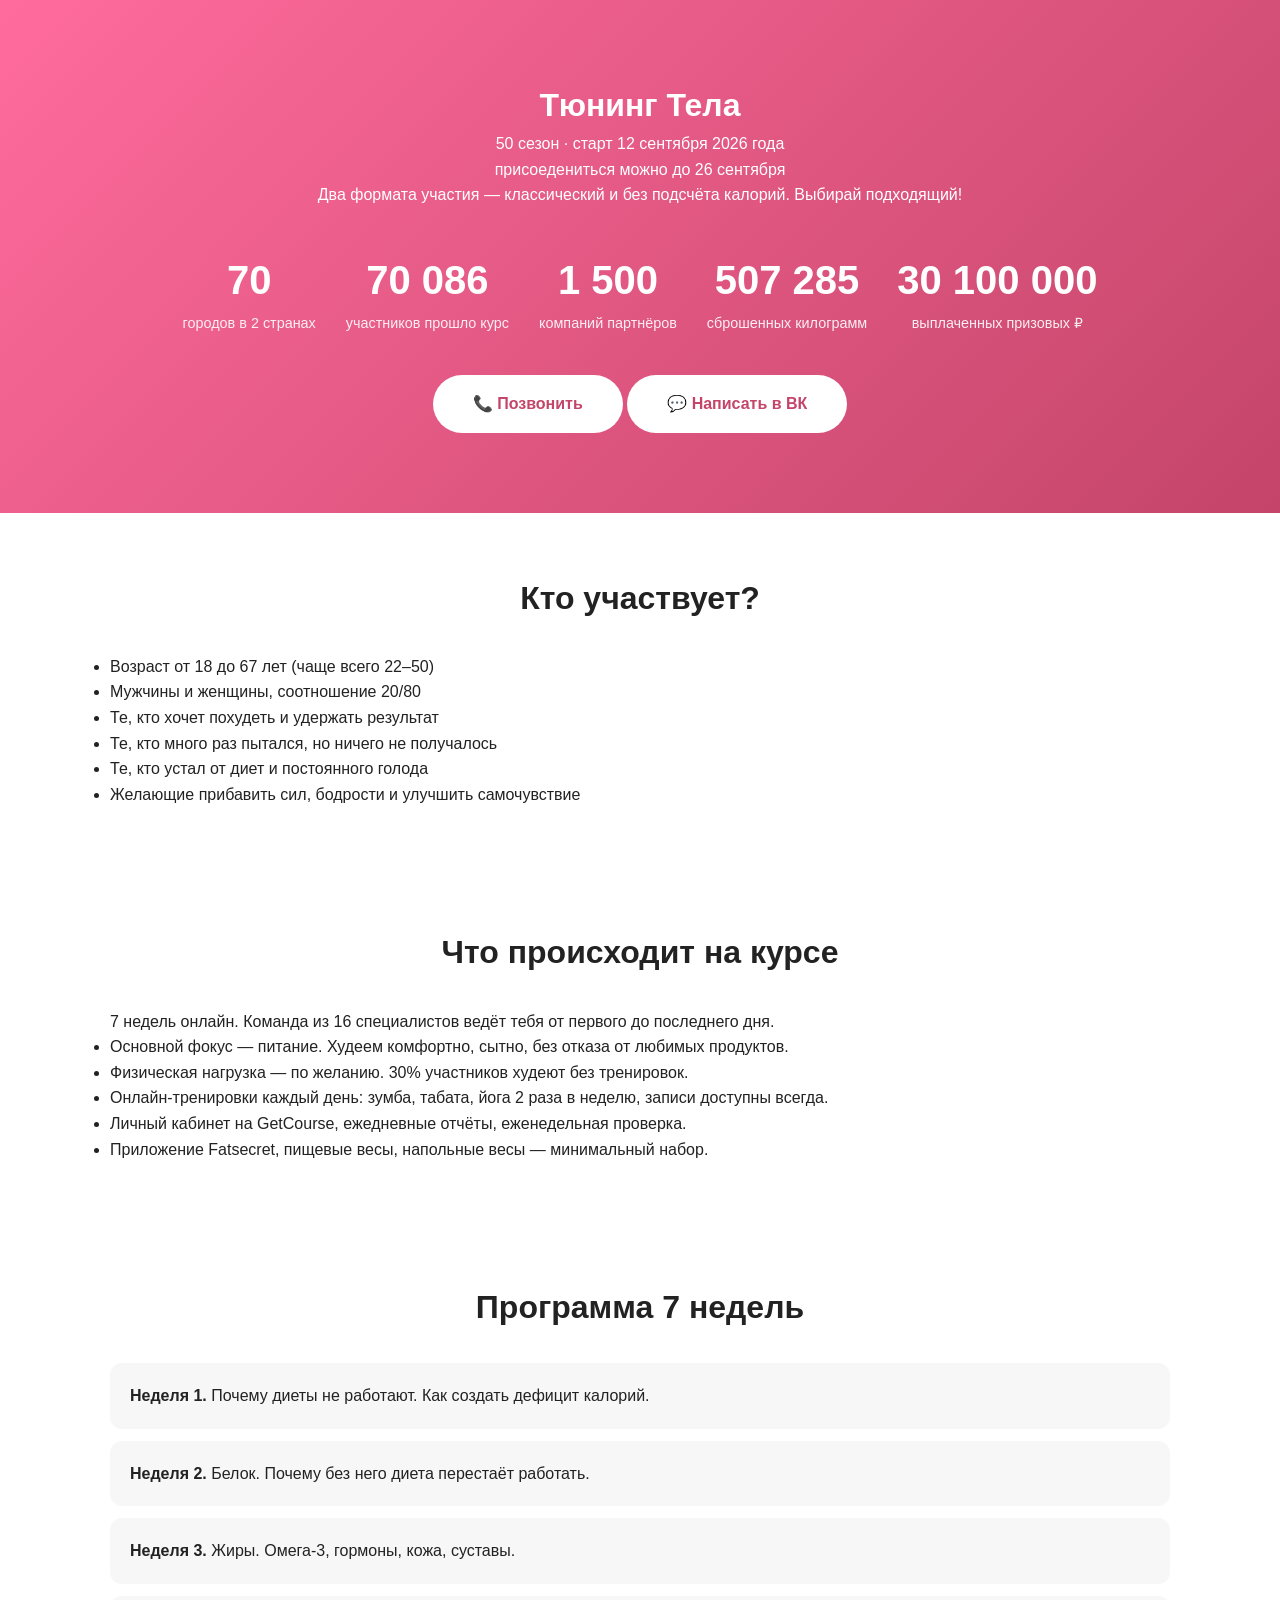
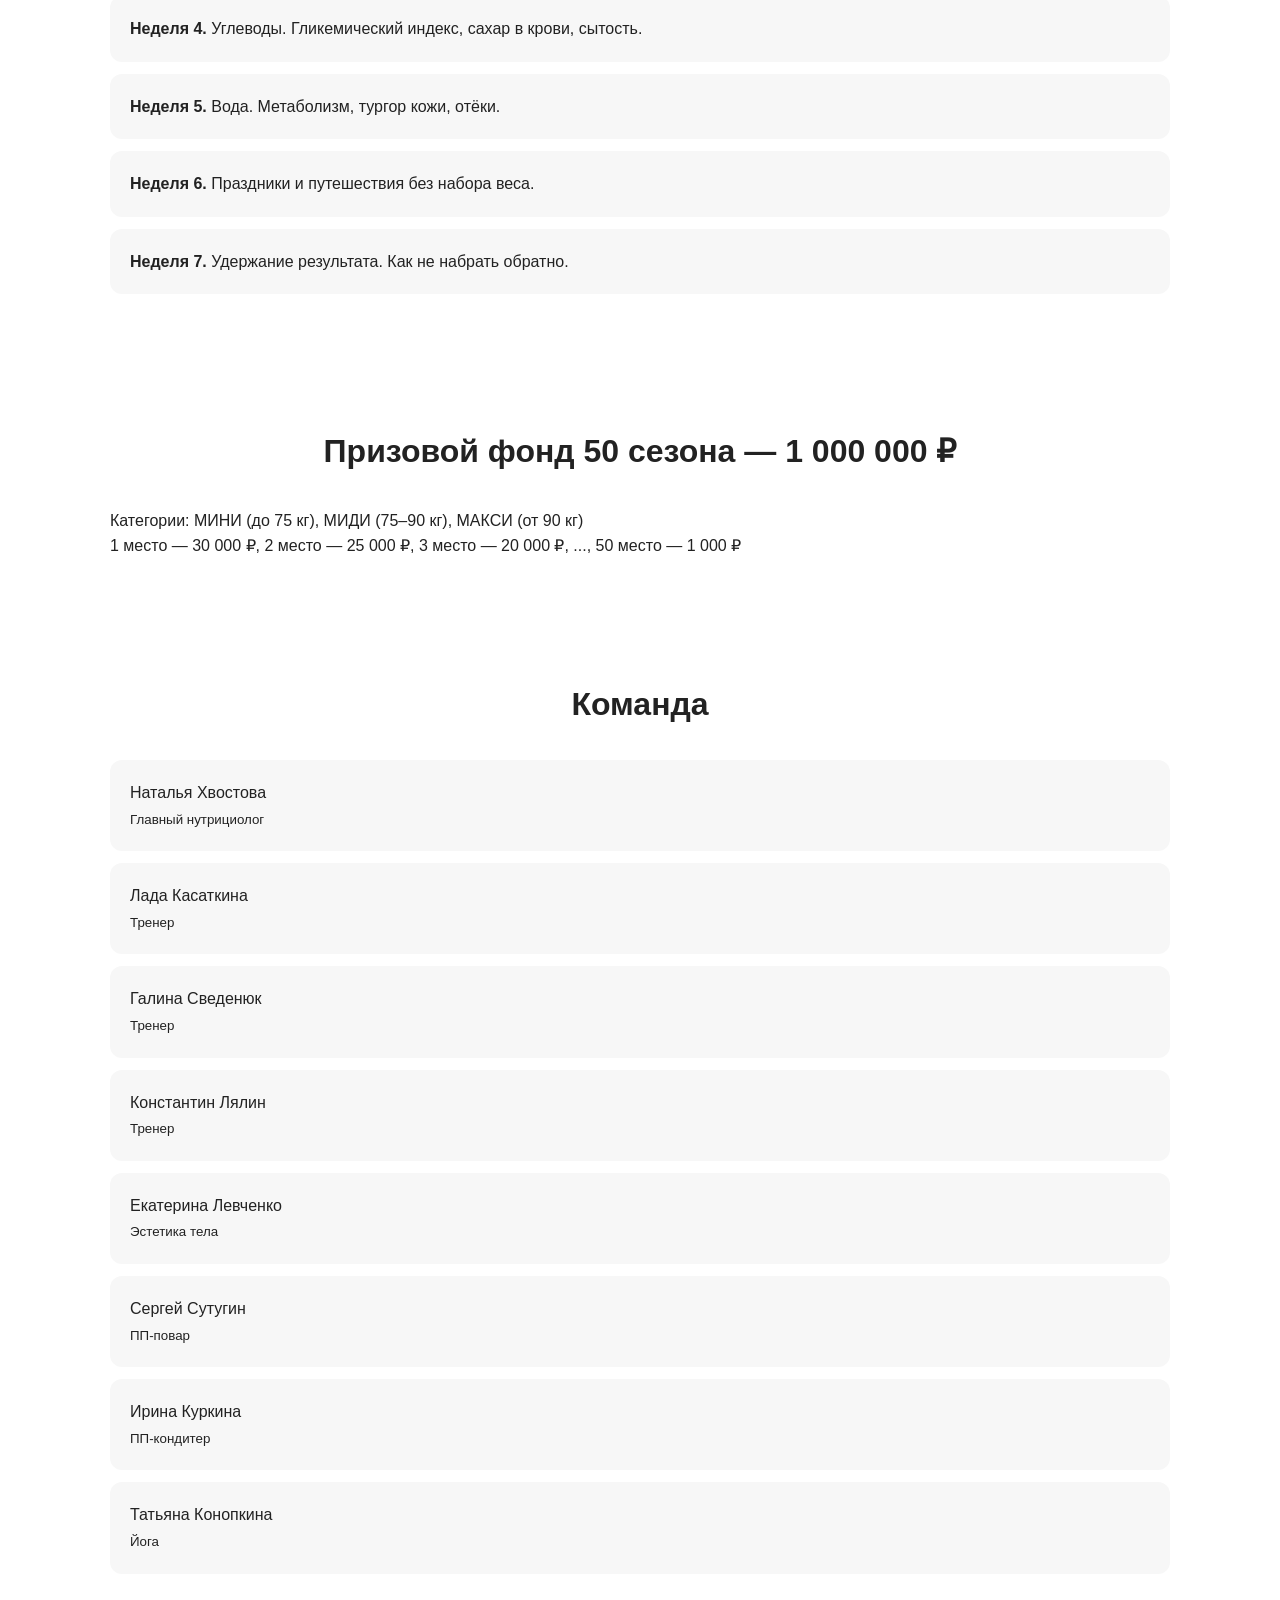
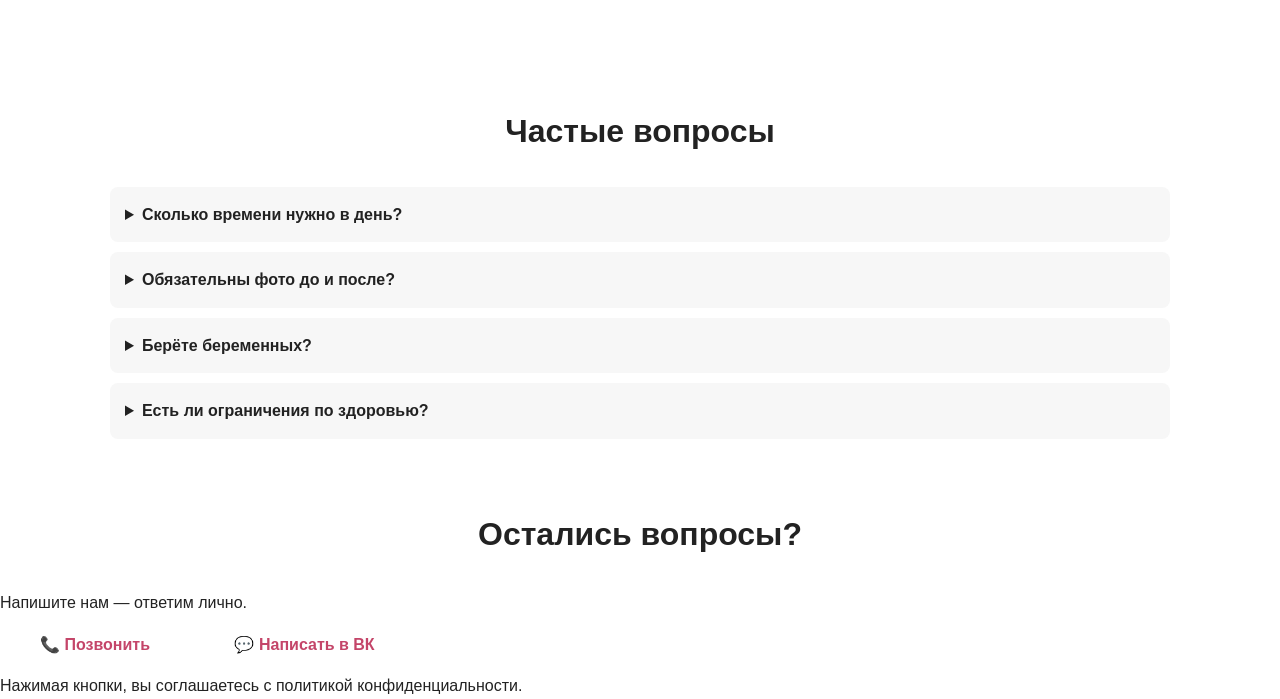
==== index.html @ 2cba4f21 "Update index.html" ====
<!DOCTYPE html>
<html lang="ru">
<head>
  <meta charset="UTF-8">
  <meta name="viewport" content="width=device-width, initial-scale=1.0">
  <title>Тюнинг Тела Тула — 50 сезон</title>
  <link rel="stylesheet" href="style.css">
</head>
<body>

<header class="hero">
  <h1>Тюнинг Тела</h1>
  <p class="subtitle">50 сезон · старт 12 сентября 2026 года</p>
  <p>присоедениться можно до 26 сентября</p>
  <p class="lead">Два формата участия — классический и без подсчёта калорий. Выбирай подходящий!</p>

  <div class="stats">
    <div class="stat"><span data-target="70">0</span><p>городов в 2 странах</p></div>
    <div class="stat"><span data-target="70086">0</span><p>участников прошло курс</p></div>
    <div class="stat"><span data-target="1500">0</span><p>компаний партнёров</p></div>
    <div class="stat"><span data-target="507285">0</span><p>сброшенных килограмм</p></div>
    <div class="stat"><span data-target="30100000">0</span><p>выплаченных призовых ₽</p></div>
  </div>

  <div class="contact-buttons">
    <a href="tel:+79001234567" class="btn btn-call">📞 Позвонить</a>
    <a href="https://vk.com/im?sel=-123456789" class="btn btn-vk" target="_blank" rel="noopener">💬 Написать в ВК</a>
  </div>
</header>

<section class="audience">
  <h2>Кто участвует?</h2>
  <ul>
    <li>Возраст от 18 до 67 лет (чаще всего 22–50)</li>
    <li>Мужчины и женщины, соотношение 20/80</li>
    <li>Те, кто хочет похудеть и удержать результат</li>
    <li>Те, кто много раз пытался, но ничего не получалось</li>
    <li>Те, кто устал от диет и постоянного голода</li>
    <li>Желающие прибавить сил, бодрости и улучшить самочувствие</li>
  </ul>
</section>

<section class="course">
  <h2>Что происходит на курсе</h2>
  <p>7 недель онлайн. Команда из 16 специалистов ведёт тебя от первого до последнего дня.</p>
  <ul>
    <li>Основной фокус — питание. Худеем комфортно, сытно, без отказа от любимых продуктов.</li>
    <li>Физическая нагрузка — по желанию. 30% участников худеют без тренировок.</li>
    <li>Онлайн-тренировки каждый день: зумба, табата, йога 2 раза в неделю, записи доступны всегда.</li>
    <li>Личный кабинет на GetCourse, ежедневные отчёты, еженедельная проверка.</li>
    <li>Приложение Fatsecret, пищевые весы, напольные весы — минимальный набор.</li>
  </ul>
</section>

<section class="program">
  <h2>Программа 7 недель</h2>
  <div class="module"><strong>Неделя 1.</strong> Почему диеты не работают. Как создать дефицит калорий.</div>
  <div class="module"><strong>Неделя 2.</strong> Белок. Почему без него диета перестаёт работать.</div>
  <div class="module"><strong>Неделя 3.</strong> Жиры. Омега-3, гормоны, кожа, суставы.</div>
  <div class="module"><strong>Неделя 4.</strong> Углеводы. Гликемический индекс, сахар в крови, сытость.</div>
  <div class="module"><strong>Неделя 5.</strong> Вода. Метаболизм, тургор кожи, отёки.</div>
  <div class="module"><strong>Неделя 6.</strong> Праздники и путешествия без набора веса.</div>
  <div class="module"><strong>Неделя 7.</strong> Удержание результата. Как не набрать обратно.</div>
</section>

<section class="prizes">
  <h2>Призовой фонд 50 сезона — 1 000 000 ₽</h2>
  <p>Категории: МИНИ (до 75 кг), МИДИ (75–90 кг), МАКСИ (от 90 кг)</p>
  <p>1 место — 30 000 ₽, 2 место — 25 000 ₽, 3 место — 20 000 ₽, ..., 50 место — 1 000 ₽</p>
</section>

<section class="team">
  <h2>Команда</h2>
  <div class="team-grid">
    <div class="member">Наталья Хвостова<br><small>Главный нутрициолог</small></div>
    <div class="member">Лада Касаткина<br><small>Тренер</small></div>
    <div class="member">Галина Сведенюк<br><small>Тренер</small></div>
    <div class="member">Константин Лялин<br><small>Тренер</small></div>
    <div class="member">Екатерина Левченко<br><small>Эстетика тела</small></div>
    <div class="member">Сергей Сутугин<br><small>ПП-повар</small></div>
    <div class="member">Ирина Куркина<br><small>ПП-кондитер</small></div>
    <div class="member">Татьяна Конопкина<br><small>Йога</small></div>
  </div>
</section>

<section class="faq">
  <h2>Частые вопросы</h2>
  <details><summary>Сколько времени нужно в день?</summary><p>Около 20 минут на отчёт + 1,5 часа в неделю на вебинар.</p></details>
  <details><summary>Обязательны фото до и после?</summary><p>Нет, кроме тех, кто претендует на денежные призы.</p></details>
  <details><summary>Берёте беременных?</summary><p>Нет, беременных в поток не берём.</p></details>
  <details><summary>Есть ли ограничения по здоровью?</summary><p>Уточните у врача. Нутрициолог адаптирует рекомендации под ограничения.</p></details>
</section>

<footer class="order">
  <h2>Остались вопросы?</h2>
  <p>Напишите нам — ответим лично.</p>
  <div class="contact-buttons">
    <a href="tel:+79001234567" class="btn btn-call">📞 Позвонить</a>
    <a href="https://vk.com/im?sel=-123456789" class="btn btn-vk" target="_blank" rel="noopener">💬 Написать в ВК</a>
  </div>
  <p class="small">Нажимая кнопки, вы соглашаетесь с политикой конфиденциальности.</p>
</footer>

<script src="script.js"></script>
</body>
</html>
---- style.css ----
* { margin: 0; padding: 0; box-sizing: border-box; }
body { font-family: 'Inter', sans-serif; color: #222; line-height: 1.6; }

.hero {
  background: linear-gradient(135deg, #ff6b9d, #c44569);
  color: #fff;
  padding: 80px 20px;
  text-align: center;
}
.stats { display: flex; flex-wrap: wrap; justify-content: center; gap: 30px; margin: 40px 0; }
.stat span { font-size: 2.5rem; font-weight: 700; display: block; }
.stat p { font-size: 0.9rem; opacity: 0.9; }

.btn {
  display: inline-block;
  background: #fff;
  color: #c44569;
  padding: 16px 40px;
  border-radius: 50px;
  text-decoration: none;
  font-weight: 700;
  transition: transform 0.2s;
}
.btn:hover { transform: scale(1.05); }

section { max-width: 1100px; margin: 0 auto; padding: 60px 20px; }
h2 { font-size: 2rem; margin-bottom: 30px; text-align: center; }

.module, .card, .member {
  background: #f7f7f7;
  padding: 20px;
  border-radius: 12px;
  margin-bottom: 12px;
}

.pricing { display: flex; gap: 20px; flex-wrap: wrap; }
.card { flex: 1; min-width: 260px; text-align: center; }

details { background: #f7f7f7; padding: 15px; border-radius: 8px; margin-bottom: 10px; }
summary { cursor: pointer; font-weight: 600; }

form { display: flex; flex-direction: column; gap: 12px; max-width: 400px; margin: 0 auto; }
input, button { padding: 14px; border-radius: 8px; border: 1px solid #ddd; font-size: 1rem; }
button { background: #c44569; color: #fff; border: none; cursor: pointer; }
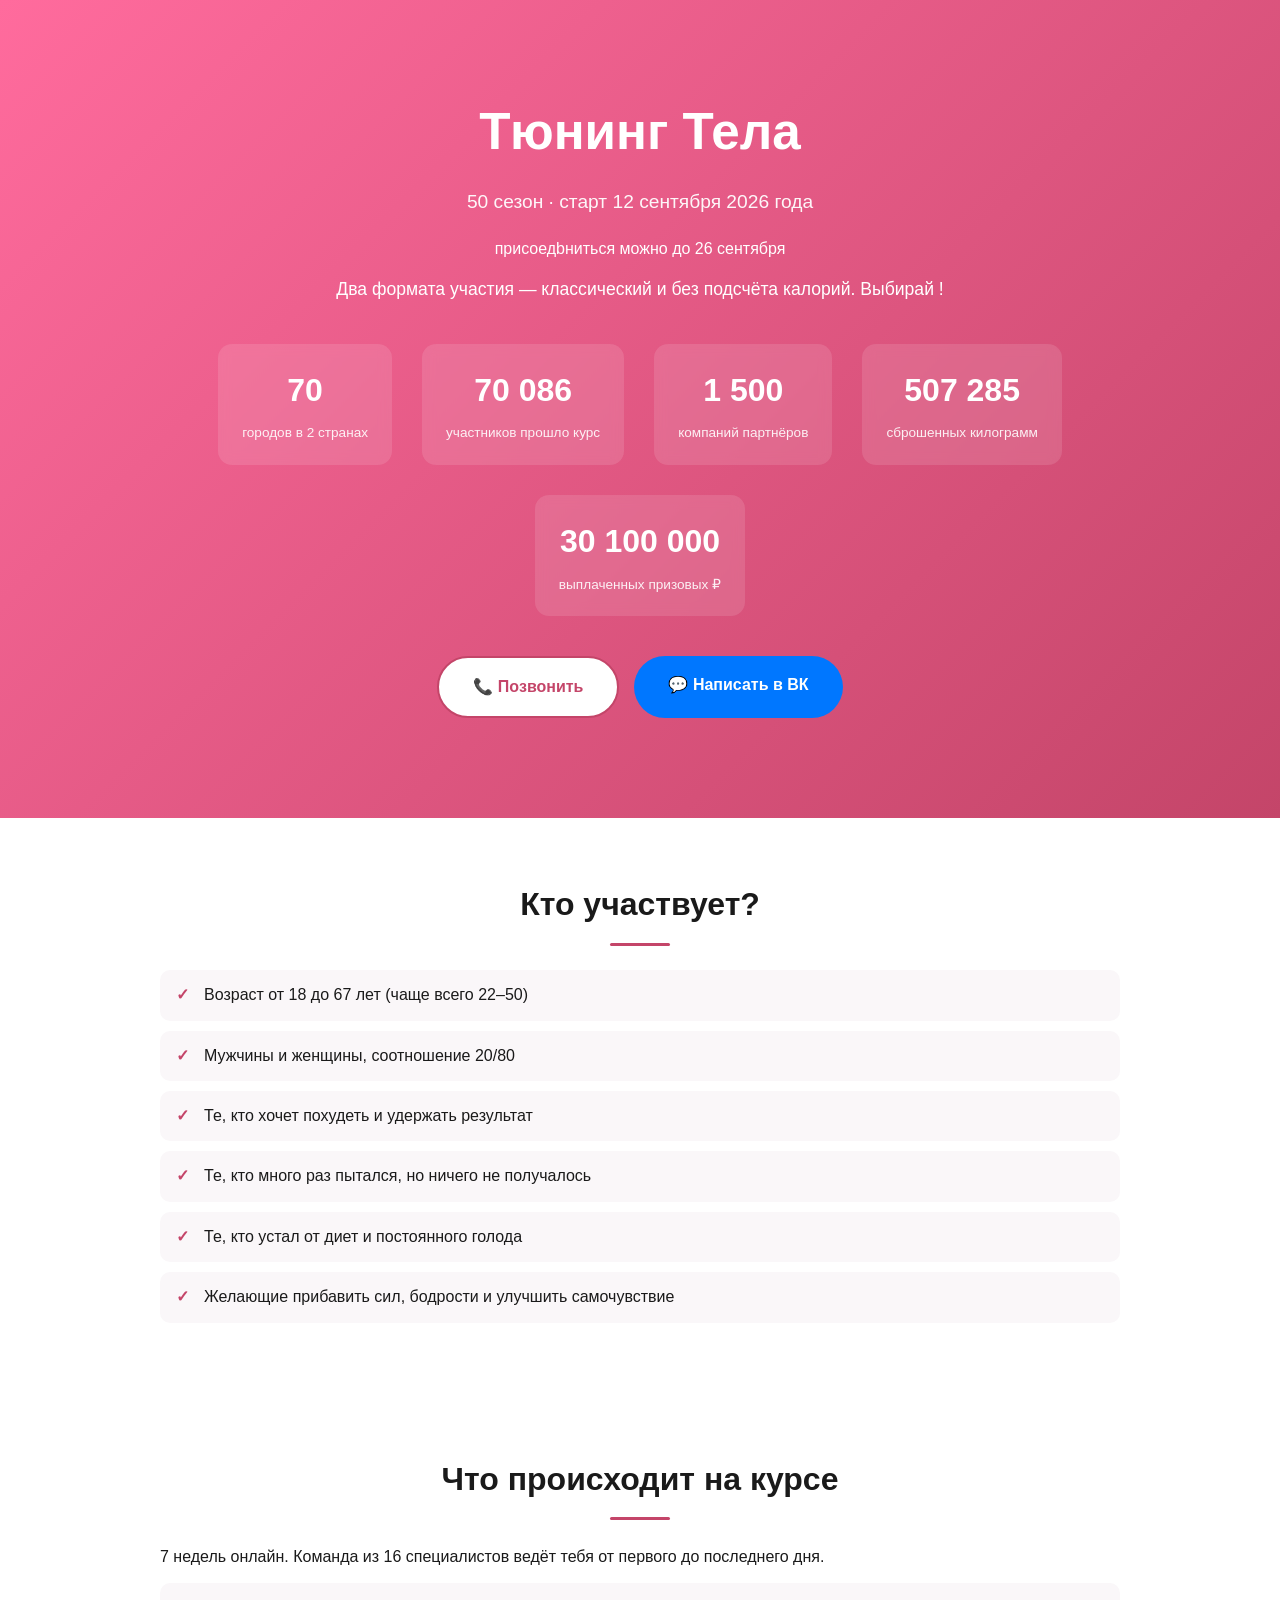
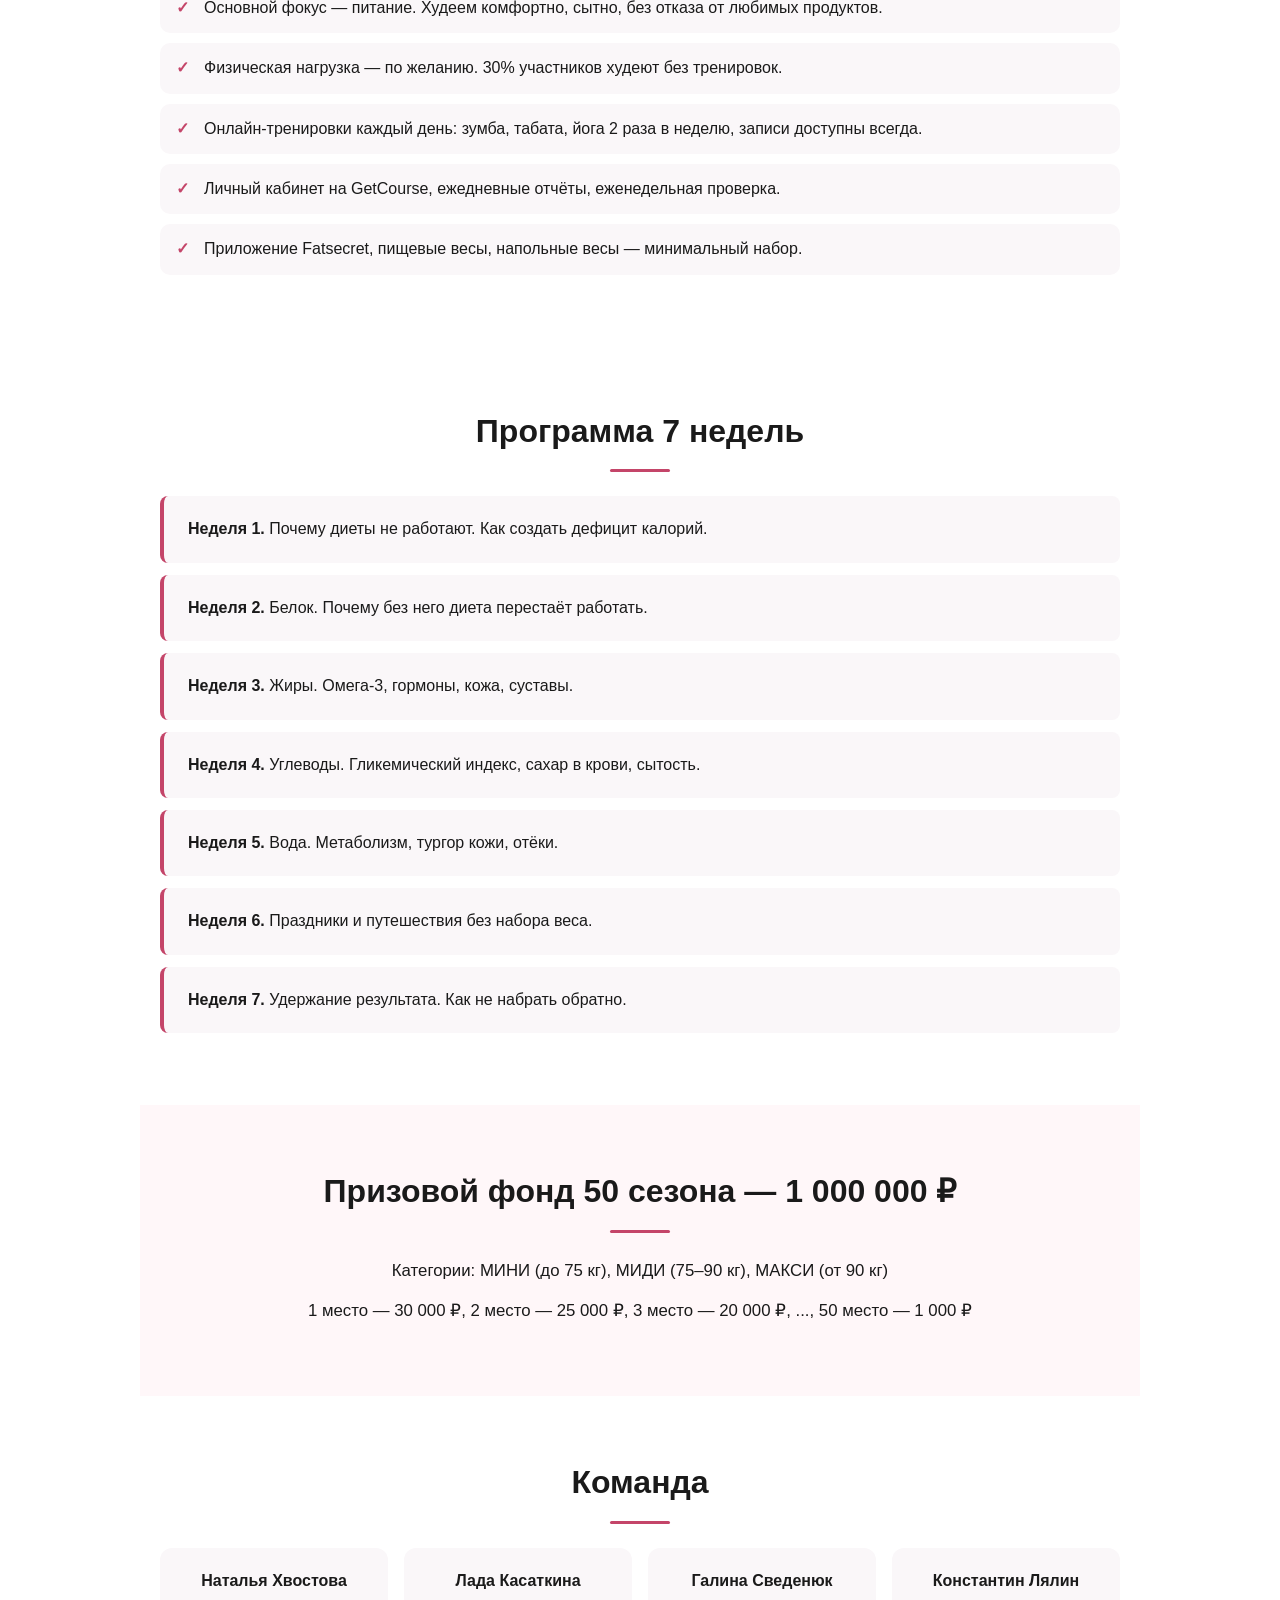
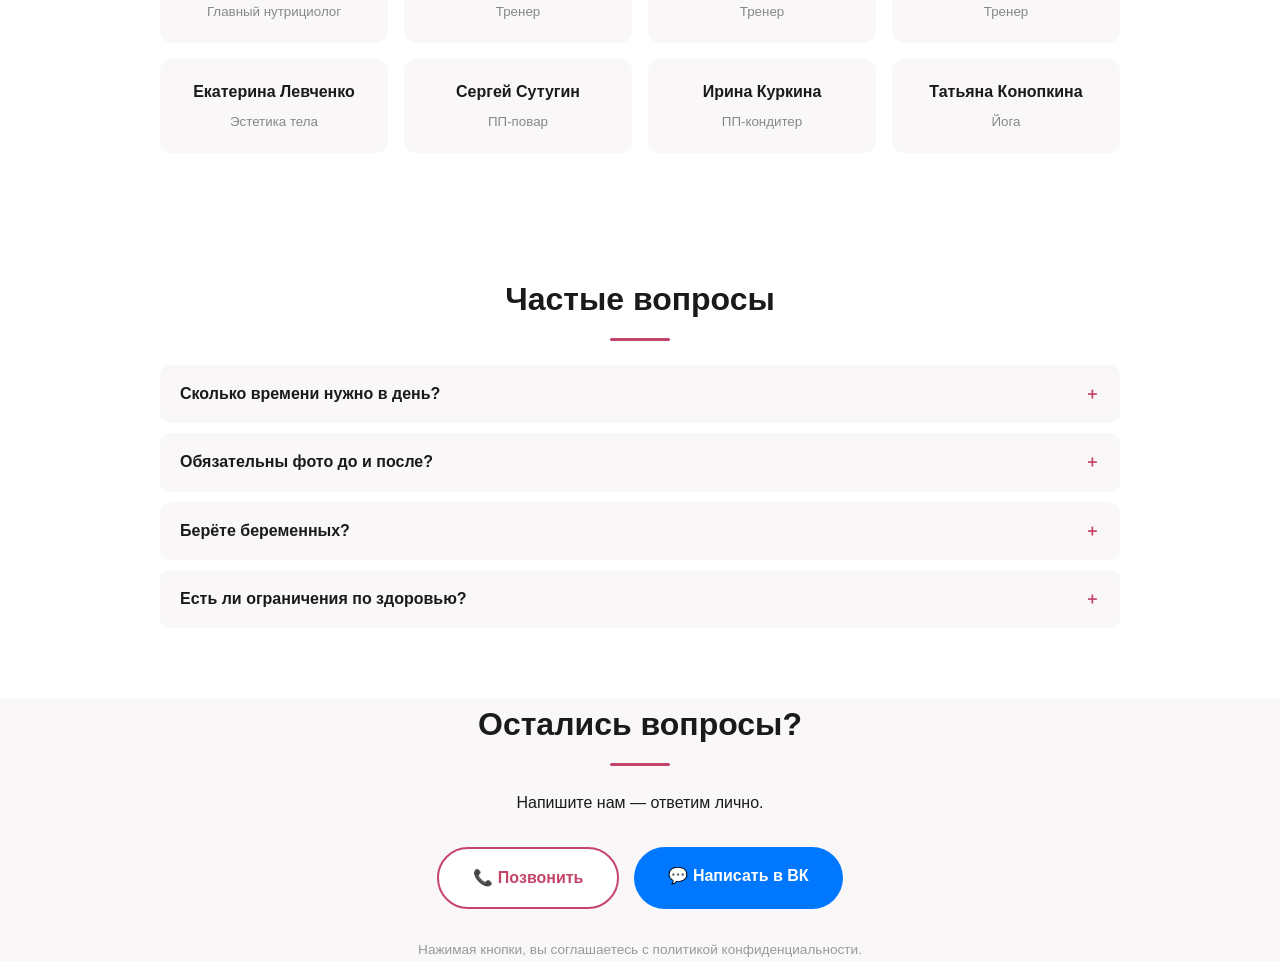
==== commit ad7ff52f: "Update index.html" ====
--- a/index.html
+++ b/index.html
@@ -11,8 +11,8 @@
 <header class="hero">
   <h1>Тюнинг Тела</h1>
   <p class="subtitle">50 сезон · старт 12 сентября 2026 года</p>
-  <p>присоедениться можно до 26 сентября</p>
-  <p class="lead">Два формата участия — классический и без подсчёта калорий. Выбирай подходящий!</p>
+  <p>присоедbниться можно до 26 сентября</p>
+  <p class="lead">Два формата участия — классический и без подсчёта калорий. Выбирай !</p>
 
   <div class="stats">
     <div class="stat"><span data-target="70">0</span><p>городов в 2 странах</p></div>
--- a/style.css
+++ b/style.css
@@ -1,44 +1,111 @@
 * { margin: 0; padding: 0; box-sizing: border-box; }
-body { font-family: 'Inter', sans-serif; color: #222; line-height: 1.6; }
 
+body {
+  font-family: 'Inter', -apple-system, sans-serif;
+  color: #1a1a1a;
+  line-height: 1.65;
+  background: #fff;
+}
+
+h1 { font-size: 2.8rem; margin-bottom: 12px; }
+h2 { font-size: 2rem; margin-bottom: 24px; text-align: center; }
+h2::after {
+  content: ''; display: block; width: 60px; height: 3px;
+  background: #c44569; margin: 12px auto 0; border-radius: 2px;
+}
+p { margin-bottom: 12px; }
+
+/* HERO */
 .hero {
-  background: linear-gradient(135deg, #ff6b9d, #c44569);
+  background: linear-gradient(135deg, #ff6b9d 0%, #c44569 100%);
   color: #fff;
-  padding: 80px 20px;
+  padding: 90px 20px 70px;
   text-align: center;
 }
-.stats { display: flex; flex-wrap: wrap; justify-content: center; gap: 30px; margin: 40px 0; }
-.stat span { font-size: 2.5rem; font-weight: 700; display: block; }
-.stat p { font-size: 0.9rem; opacity: 0.9; }
+.hero h1 { font-size: 3.2rem; font-weight: 800; }
+.subtitle { font-size: 1.2rem; opacity: 0.95; margin-bottom: 18px; }
+.lead { max-width: 640px; margin: 0 auto 40px; font-size: 1.1rem; }
 
+.stats {
+  display: flex; flex-wrap: wrap; justify-content: center;
+  gap: 30px; margin: 40px auto; max-width: 1000px;
+}
+.stat {
+  background: rgba(255,255,255,0.12);
+  padding: 20px 24px; border-radius: 14px; min-width: 150px;
+  backdrop-filter: blur(6px);
+}
+.stat span { font-size: 2rem; font-weight: 800; display: block; }
+.stat p { font-size: 0.85rem; opacity: 0.9; margin: 6px 0 0; }
+
+/* Кнопки */
+.contact-buttons {
+  display: flex; gap: 15px; justify-content: center;
+  flex-wrap: wrap; margin: 30px 0;
+}
 .btn {
-  display: inline-block;
-  background: #fff;
-  color: #c44569;
-  padding: 16px 40px;
-  border-radius: 50px;
-  text-decoration: none;
-  font-weight: 700;
-  transition: transform 0.2s;
+  display: inline-block; padding: 16px 34px; border-radius: 50px;
+  text-decoration: none; font-weight: 700; font-size: 1rem;
+  transition: transform 0.2s, background 0.2s; cursor: pointer;
 }
 .btn:hover { transform: scale(1.05); }
+.btn-call { background: #fff; color: #c44569; border: 2px solid #c44569; }
+.btn-call:hover { background: #c44569; color: #fff; }
+.btn-vk { background: #0077FF; color: #fff; border: none; }
+.btn-vk:hover { background: #0066dd; }
 
-section { max-width: 1100px; margin: 0 auto; padding: 60px 20px; }
-h2 { font-size: 2rem; margin-bottom: 30px; text-align: center; }
-
-.module, .card, .member {
-  background: #f7f7f7;
-  padding: 20px;
-  border-radius: 12px;
-  margin-bottom: 12px;
+/* Секции */
+section { max-width: 1000px; margin: 0 auto; padding: 60px 20px; }
+section ul { list-style: none; }
+section ul li {
+  padding: 12px 16px 12px 44px; position: relative;
+  background: #faf7f9; border-radius: 10px; margin-bottom: 10px;
+}
+section ul li::before {
+  content: '✓'; position: absolute; left: 16px; top: 12px;
+  color: #c44569; font-weight: 800;
 }
 
-.pricing { display: flex; gap: 20px; flex-wrap: wrap; }
-.card { flex: 1; min-width: 260px; text-align: center; }
+/* Программа */
+.module {
+  background: #faf7f9; padding: 20px 24px; border-left: 4px solid #c44569;
+  border-radius: 8px; margin-bottom: 12px;
+}
 
-details { background: #f7f7f7; padding: 15px; border-radius: 8px; margin-bottom: 10px; }
-summary { cursor: pointer; font-weight: 600; }
+/* Призы */
+.prizes { text-align: center; background: #fff7f9; }
+.prizes p { font-size: 1.05rem; }
 
-form { display: flex; flex-direction: column; gap: 12px; max-width: 400px; margin: 0 auto; }
-input, button { padding: 14px; border-radius: 8px; border: 1px solid #ddd; font-size: 1rem; }
-button { background: #c44569; color: #fff; border: none; cursor: pointer; }+/* Команда */
+.team-grid {
+  display: grid; grid-template-columns: repeat(auto-fit, minmax(200px, 1fr));
+  gap: 16px;
+}
+.member {
+  background: #faf7f9; padding: 20px; border-radius: 12px;
+  text-align: center; font-weight: 600;
+}
+.member small { display: block; color: #888; font-weight: 400; margin-top: 6px; }
+
+/* FAQ */
+details {
+  background: #faf7f9; padding: 16px 20px; border-radius: 10px;
+  margin-bottom: 10px; cursor: pointer;
+}
+summary { font-weight: 600; list-style: none; }
+summary::after { content: '＋'; float: right; color: #c44569; }
+details[open] summary::after { content: '−'; }
+details p { margin-top: 12px; color: #555; }
+
+/* Футер */
+.order { text-align: center; background: #faf7f9; }
+.small { font-size: 0.85rem; color: #999; margin-top: 20px; }
+
+/* Мобилка */
+@media (max-width: 600px) {
+  .hero h1 { font-size: 2.2rem; }
+  h2 { font-size: 1.5rem; }
+  .stat { min-width: 120px; padding: 14px 16px; }
+  .stat span { font-size: 1.5rem; }
+  .btn { padding: 14px 26px; font-size: 0.95rem; }
+}
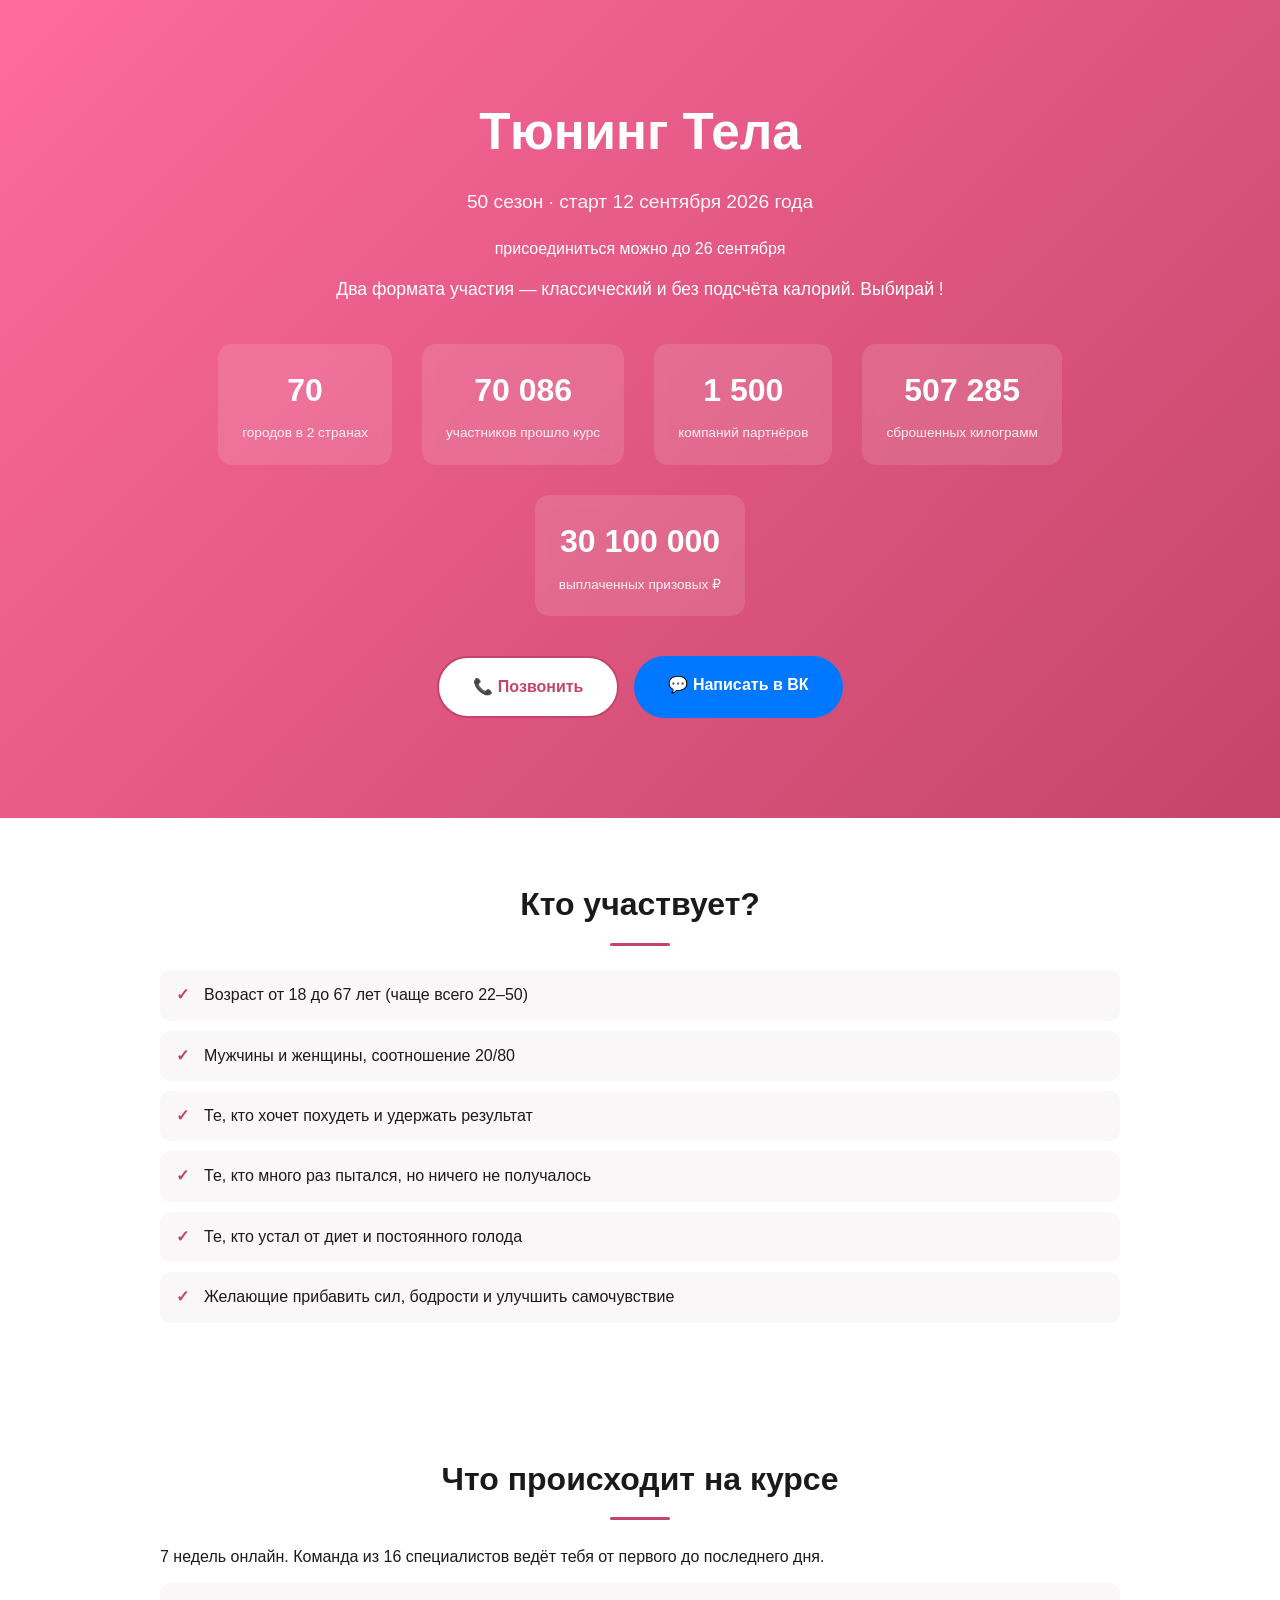
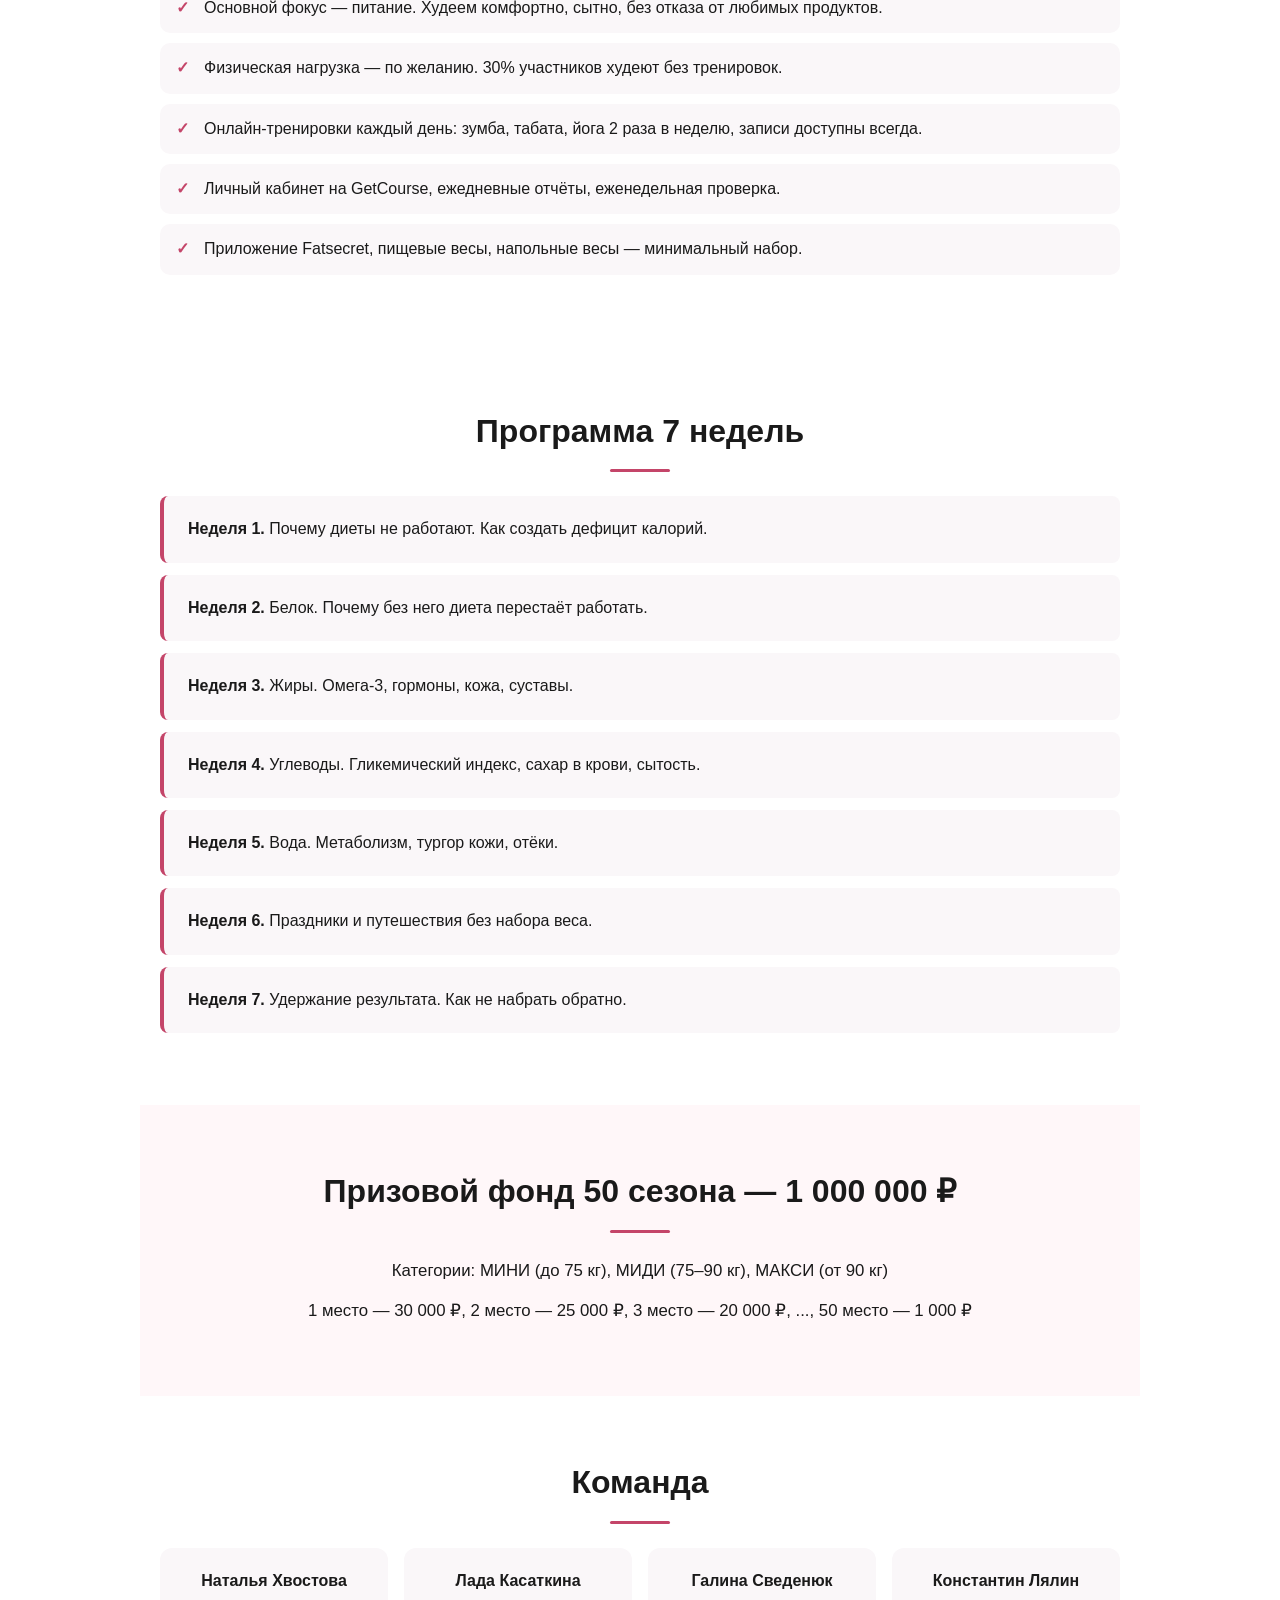
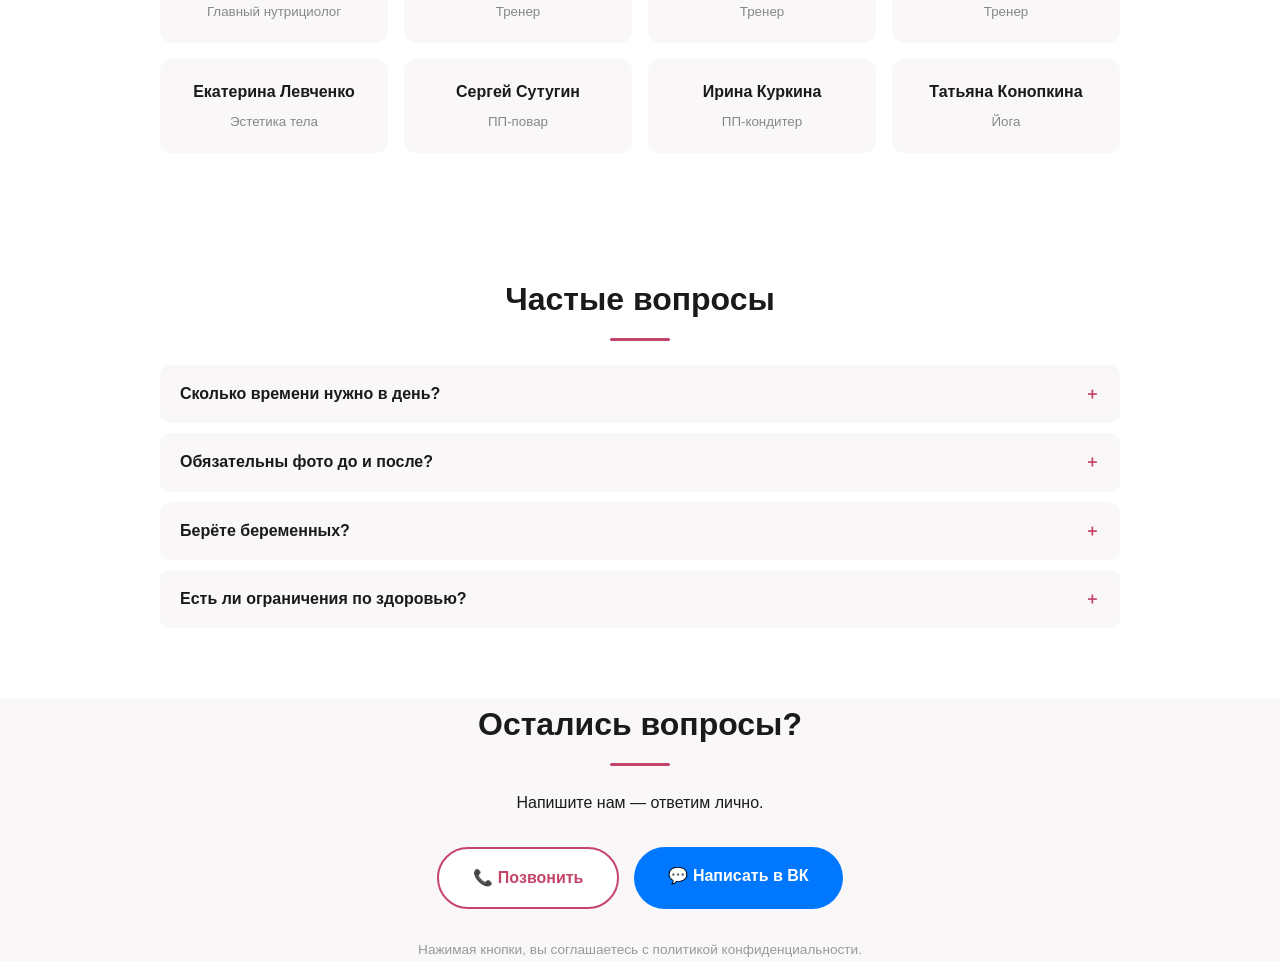
==== commit c428573f: "Update index.html" ====
--- a/index.html
+++ b/index.html
@@ -11,7 +11,7 @@
 <header class="hero">
   <h1>Тюнинг Тела</h1>
   <p class="subtitle">50 сезон · старт 12 сентября 2026 года</p>
-  <p>присоедbниться можно до 26 сентября</p>
+  <p>присоединиться можно до 26 сентября</p>
   <p class="lead">Два формата участия — классический и без подсчёта калорий. Выбирай !</p>
 
   <div class="stats">
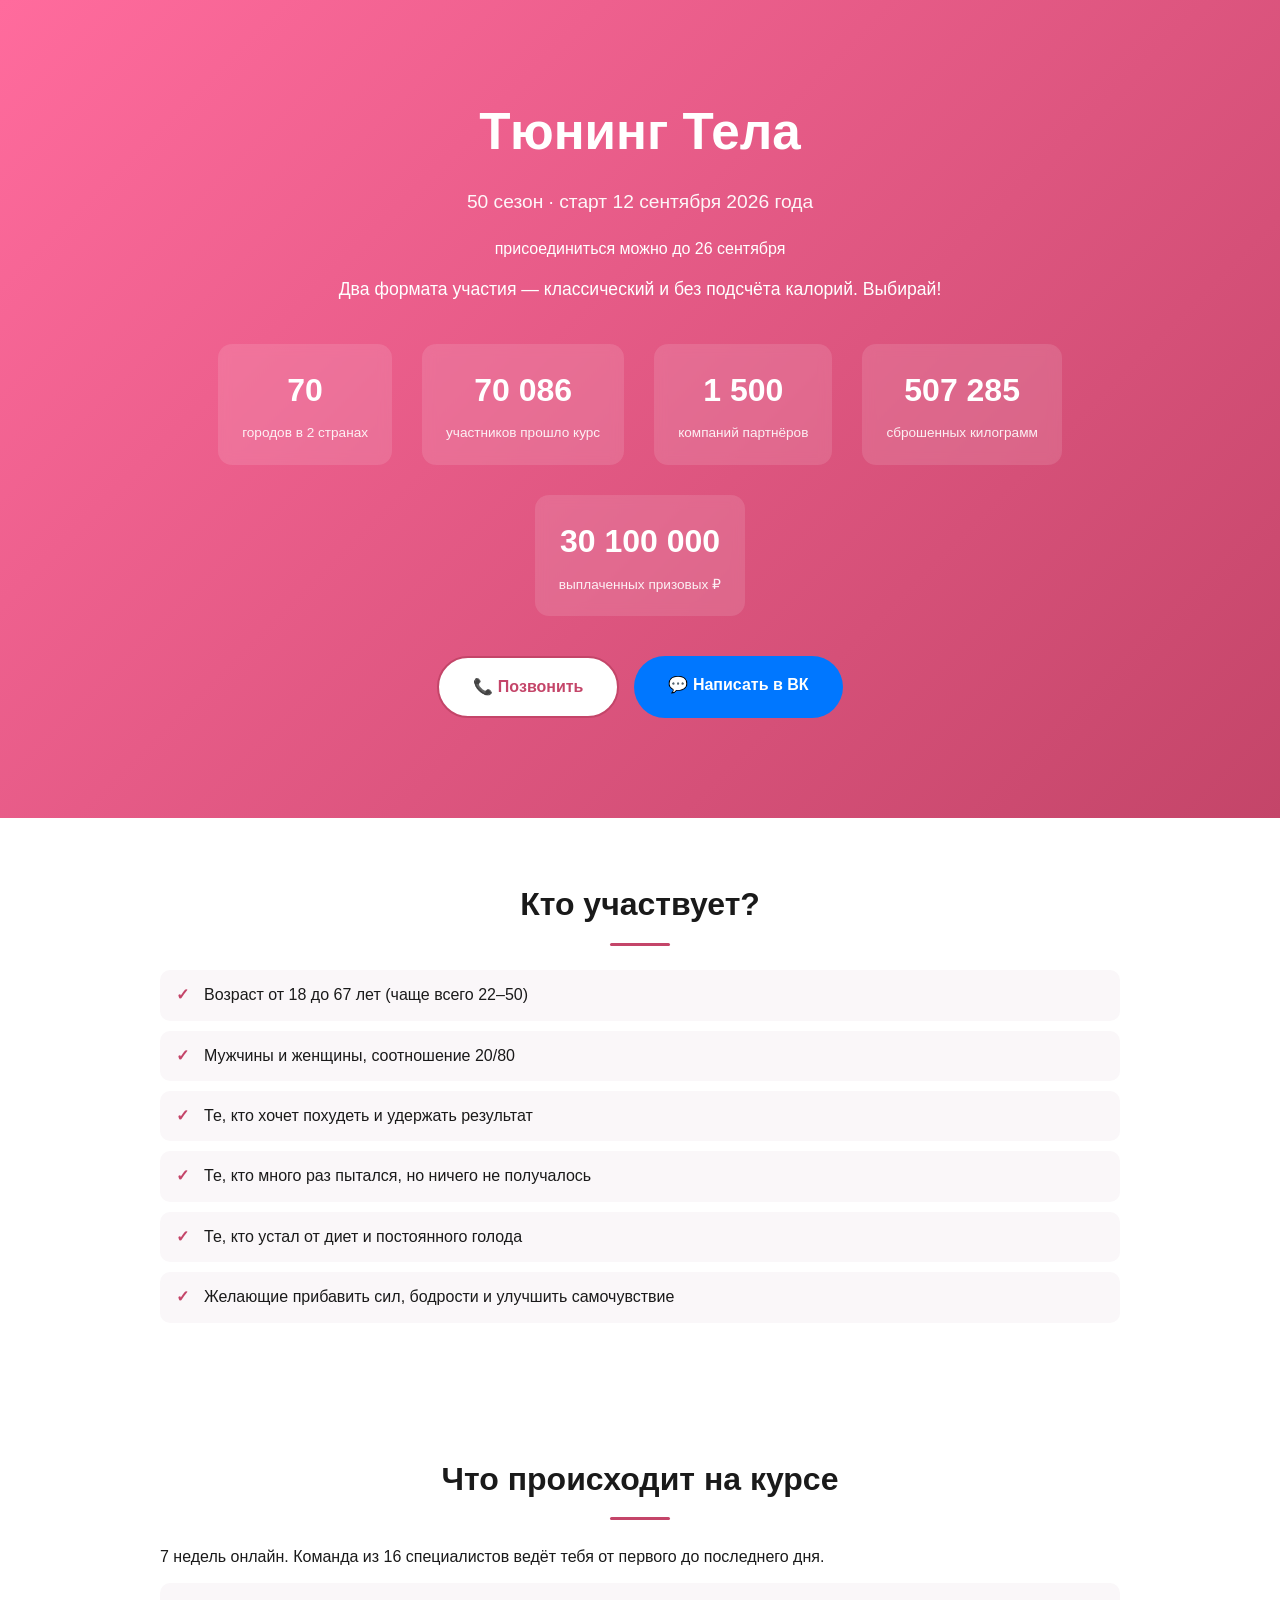
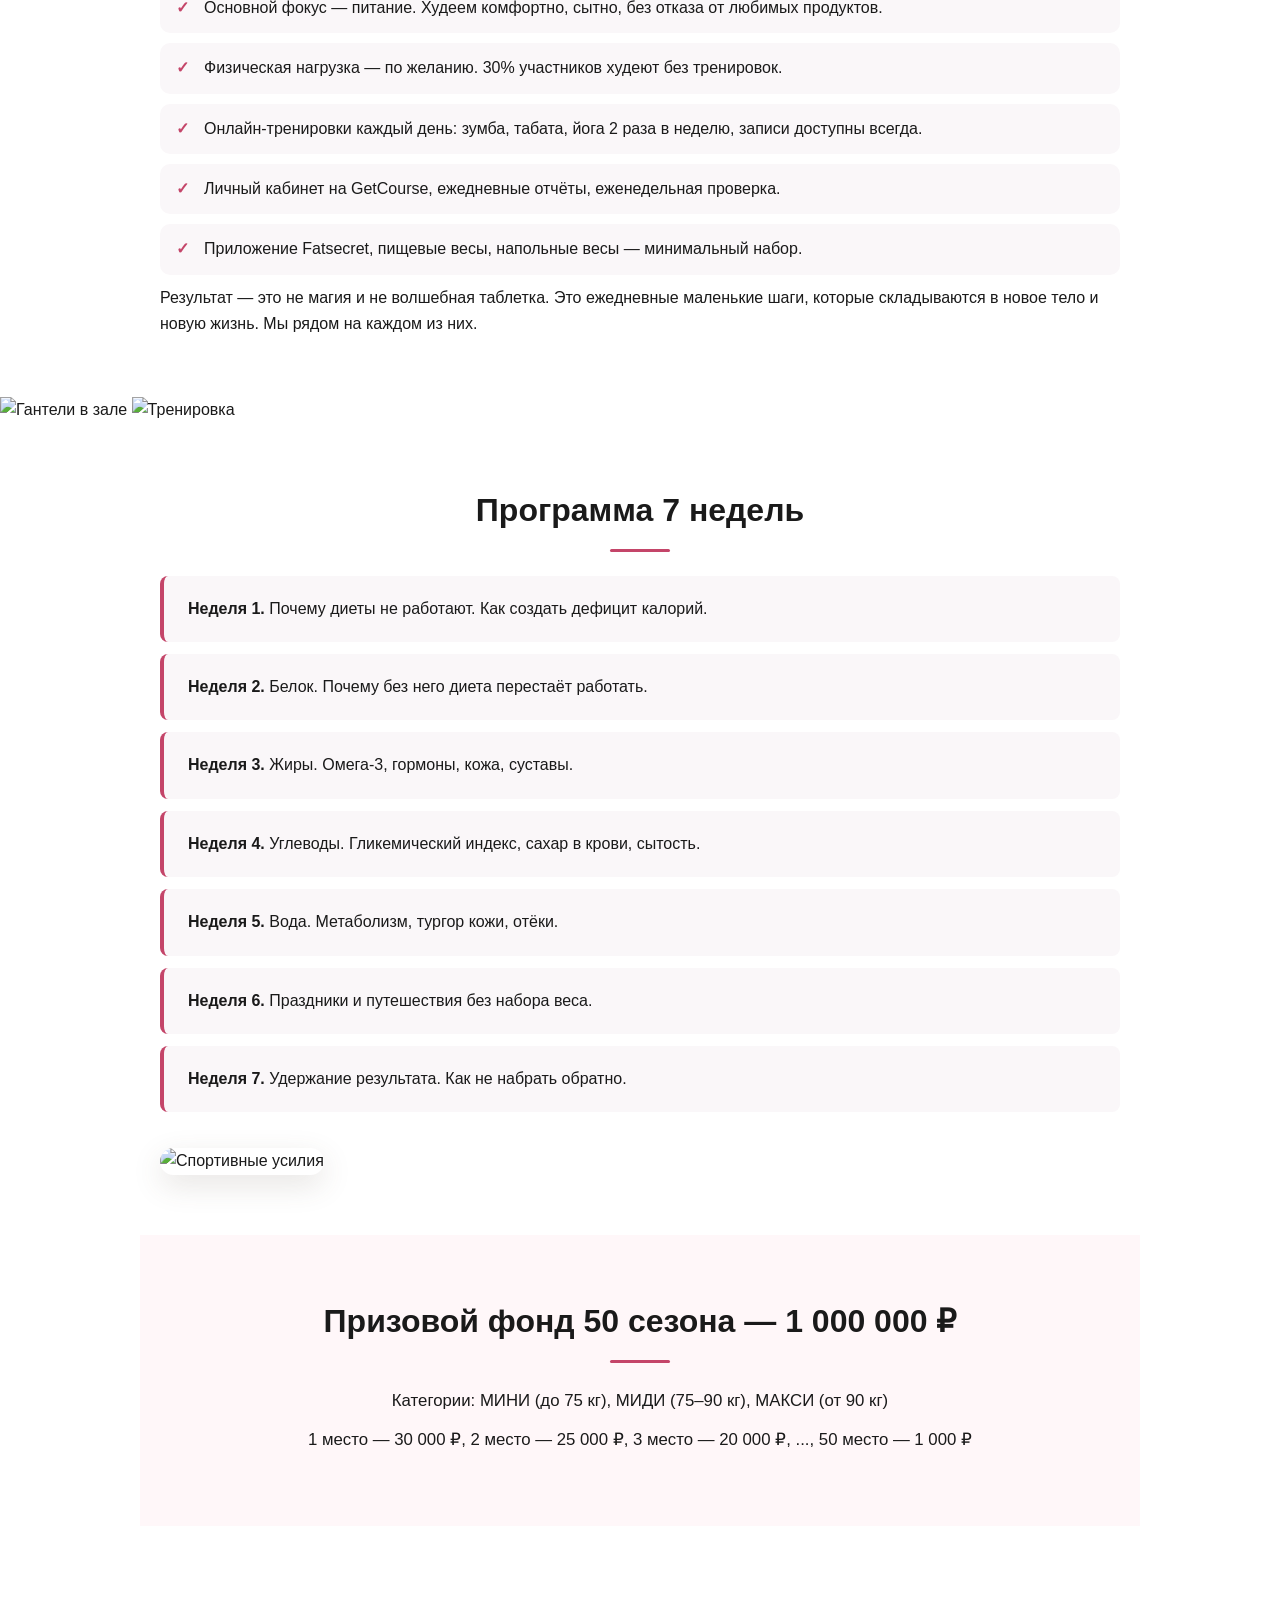
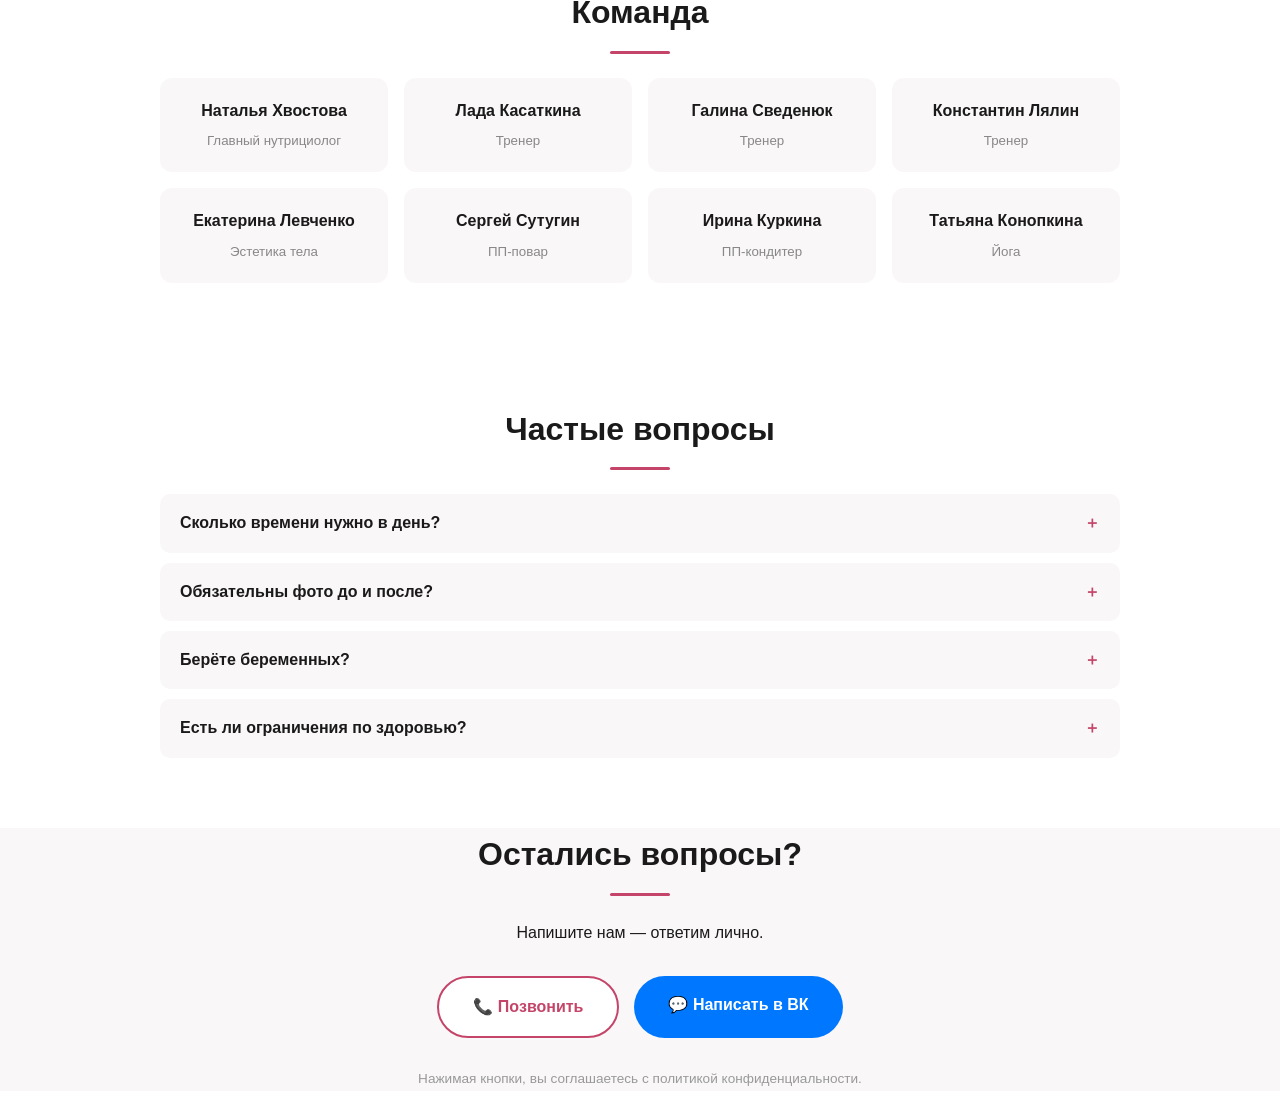
==== commit ac544c37: "Update index.html" ====
--- a/index.html
+++ b/index.html
@@ -12,7 +12,7 @@
   <h1>Тюнинг Тела</h1>
   <p class="subtitle">50 сезон · старт 12 сентября 2026 года</p>
   <p>присоединиться можно до 26 сентября</p>
-  <p class="lead">Два формата участия — классический и без подсчёта калорий. Выбирай !</p>
+  <p class="lead">Два формата участия — классический и без подсчёта калорий. Выбирай!</p>
 
   <div class="stats">
     <div class="stat"><span data-target="70">0</span><p>городов в 2 странах</p></div>
@@ -23,8 +23,8 @@
   </div>
 
   <div class="contact-buttons">
-    <a href="tel:+79001234567" class="btn btn-call">📞 Позвонить</a>
-    <a href="https://vk.com/im?sel=-123456789" class="btn btn-vk" target="_blank" rel="noopener">💬 Написать в ВК</a>
+    <a href="tel:+79537418848" class="btn btn-call">📞 Позвонить</a>
+    <a href="https://vk.com/im?sel=-235587109" class="btn btn-vk" target="_blank" rel="noopener">💬 Написать в ВК</a>
   </div>
 </header>
 
@@ -50,7 +50,19 @@
     <li>Личный кабинет на GetCourse, ежедневные отчёты, еженедельная проверка.</li>
     <li>Приложение Fatsecret, пищевые весы, напольные весы — минимальный набор.</li>
   </ul>
+
+  <div class="effort-quote">
+    Результат — это не магия и не волшебная таблетка. Это ежедневные маленькие шаги, которые складываются в новое тело и новую жизнь. Мы рядом на каждом из них.
+  </div>
 </section>
+
+<!-- ФОТО-БАННЕР: СПОРТ И УСИЛИЯ -->
+<div class="sport-banner">
+  <div class="sport-banner-inner">
+    <img src="https://images.unsplash.com/photo-1534438327276-14e5300c3a48?auto=format&fit=crop&w=900&q=80" alt="Гантели в зале">
+    <img src="https://images.unsplash.com/photo-1571019613454-1cb2f99b2d8b?auto=format&fit=crop&w=900&q=80" alt="Тренировка">
+  </div>
+</div>
 
 <section class="program">
   <h2>Программа 7 недель</h2>
@@ -61,6 +73,10 @@
   <div class="module"><strong>Неделя 5.</strong> Вода. Метаболизм, тургор кожи, отёки.</div>
   <div class="module"><strong>Неделя 6.</strong> Праздники и путешествия без набора веса.</div>
   <div class="module"><strong>Неделя 7.</strong> Удержание результата. Как не набрать обратно.</div>
+
+  <img src="https://images.unsplash.com/photo-1517838277536-f5f99be501cd?auto=format&fit=crop&w=1000&q=80"
+       alt="Спортивные усилия"
+       style="width:100%; height:320px; object-fit:cover; border-radius:20px; margin-top:24px; box-shadow:0 10px 30px rgba(90,74,63,0.15);">
 </section>
 
 <section class="prizes">
@@ -95,8 +111,8 @@
   <h2>Остались вопросы?</h2>
   <p>Напишите нам — ответим лично.</p>
   <div class="contact-buttons">
-    <a href="tel:+79001234567" class="btn btn-call">📞 Позвонить</a>
-    <a href="https://vk.com/im?sel=-123456789" class="btn btn-vk" target="_blank" rel="noopener">💬 Написать в ВК</a>
+    <a href="tel:+79537418848" class="btn btn-call">📞 Позвонить</a>
+    <a href="https://vk.com/im?sel=-235587109" class="btn btn-vk" target="_blank" rel="noopener">💬 Написать в ВК</a>
   </div>
   <p class="small">Нажимая кнопки, вы соглашаетесь с политикой конфиденциальности.</p>
 </footer>
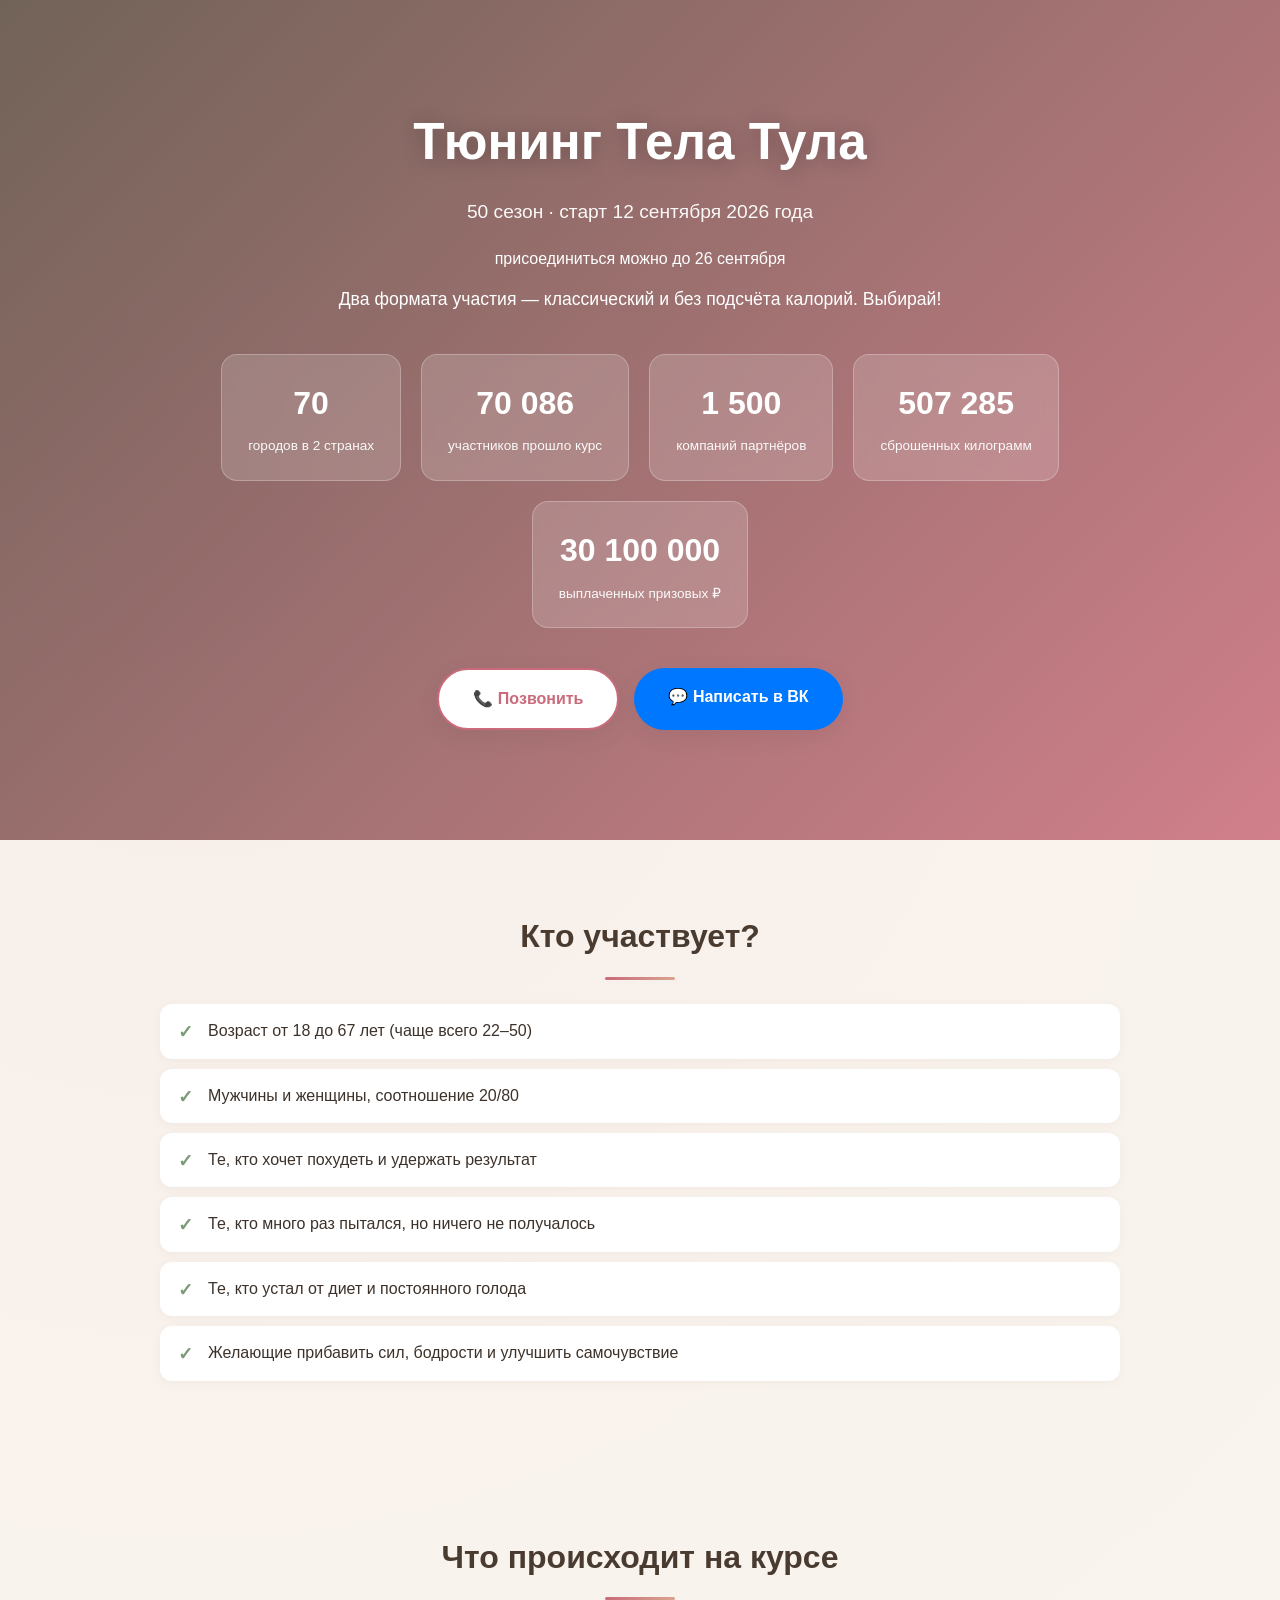
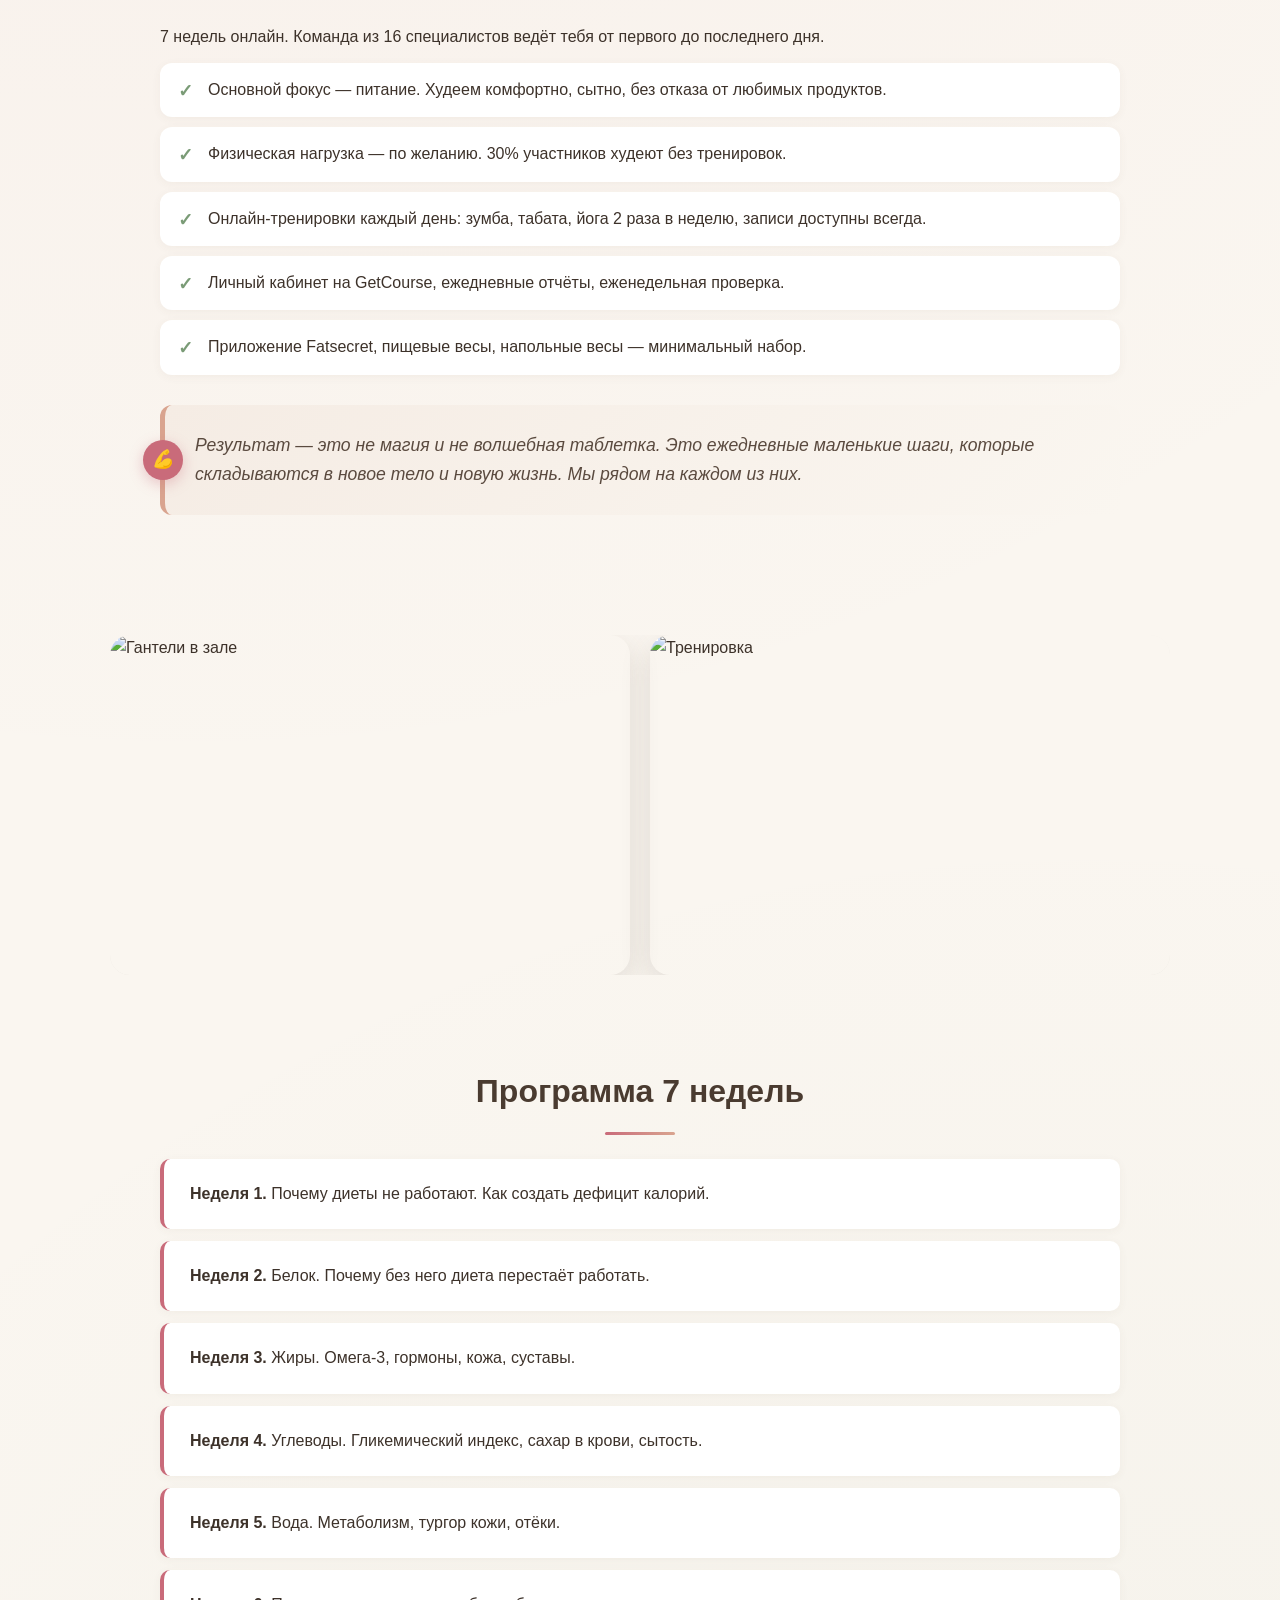
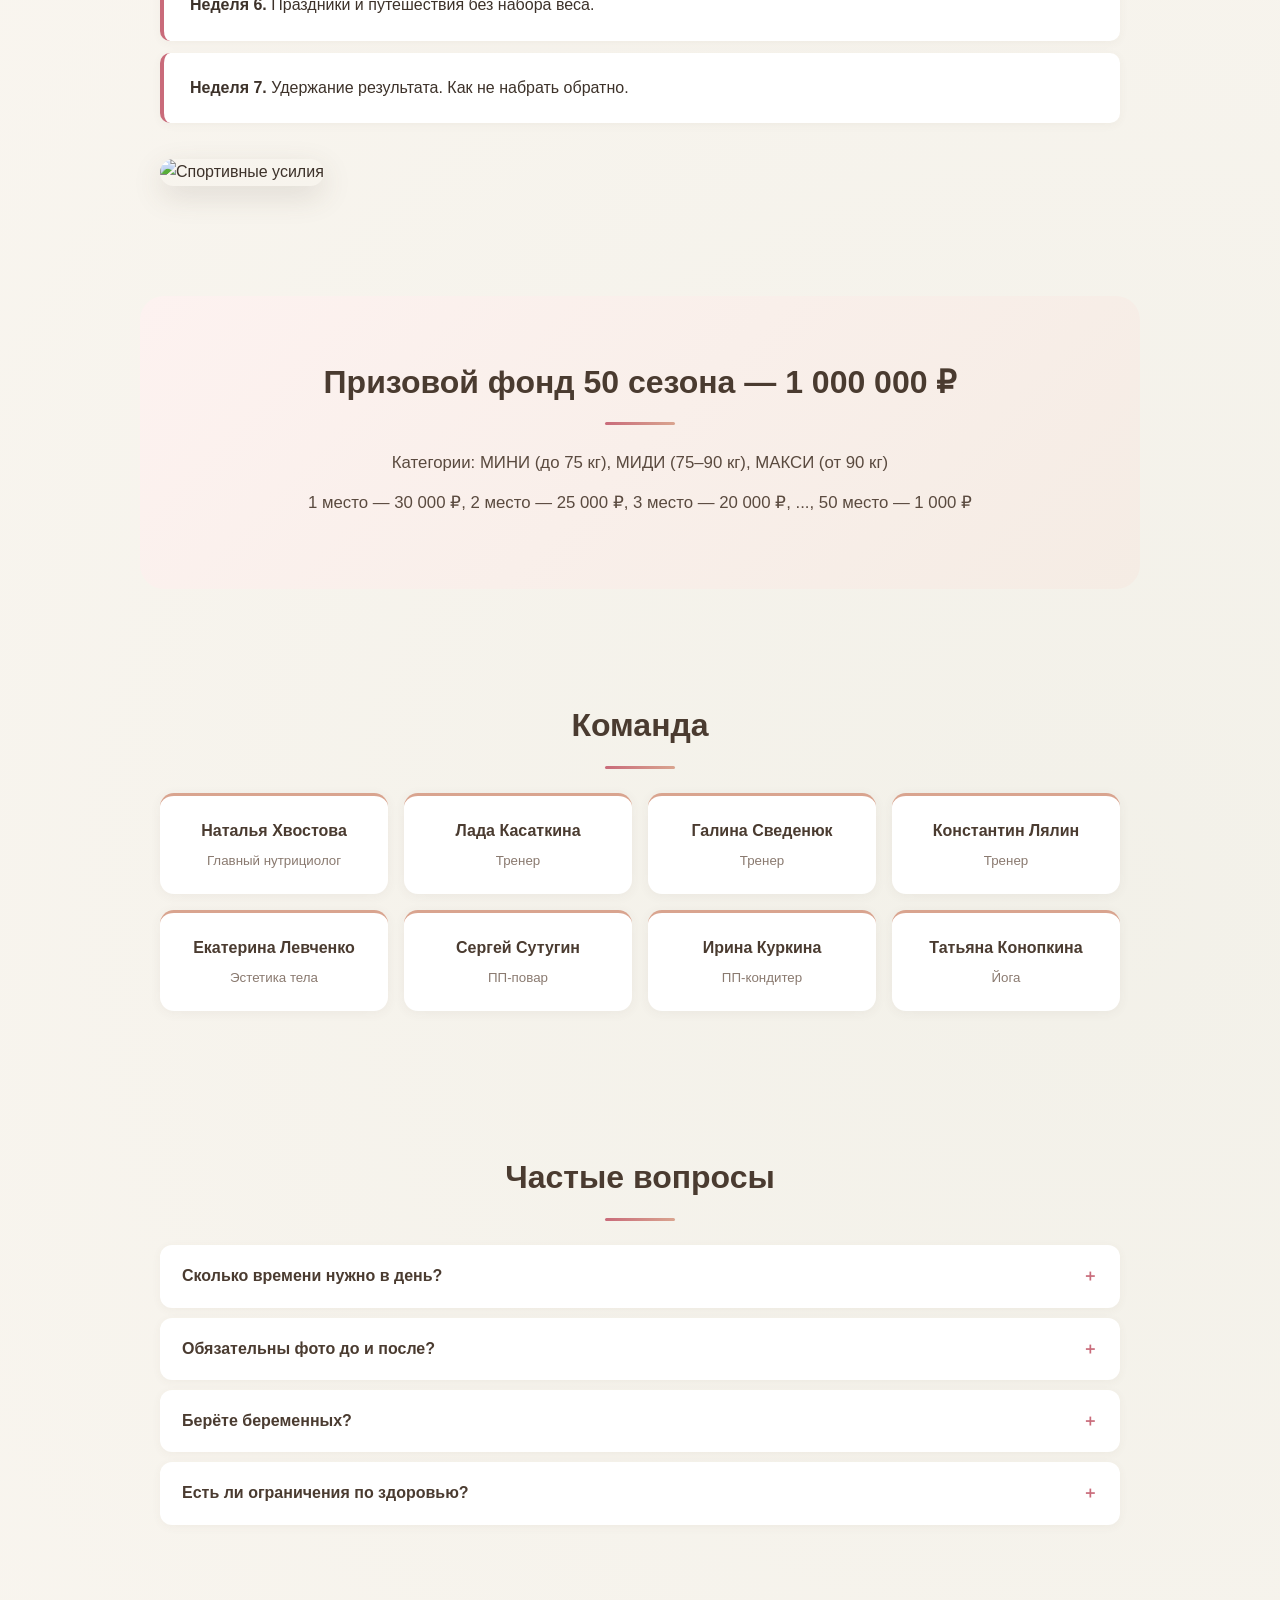
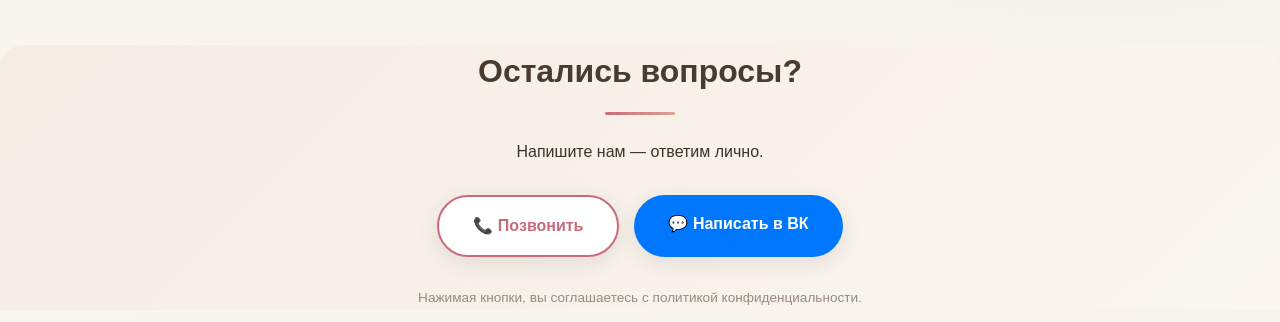
==== commit 653455b2: "Update index.html" ====
--- a/index.html
+++ b/index.html
@@ -9,7 +9,7 @@
 <body>
 
 <header class="hero">
-  <h1>Тюнинг Тела</h1>
+  <h1>Тюнинг Тела Тула</h1>
   <p class="subtitle">50 сезон · старт 12 сентября 2026 года</p>
   <p>присоединиться можно до 26 сентября</p>
   <p class="lead">Два формата участия — классический и без подсчёта калорий. Выбирай!</p>
--- a/style.css
+++ b/style.css
@@ -1,44 +1,62 @@
+/* ============ БАЗА ============ */
 * { margin: 0; padding: 0; box-sizing: border-box; }
 
+html { scroll-behavior: smooth; }
+
 body {
-  font-family: 'Inter', -apple-system, sans-serif;
-  color: #1a1a1a;
+  font-family: 'Inter', -apple-system, 'Segoe UI', sans-serif;
+  color: #3d322a;
   line-height: 1.65;
-  background: #fff;
+  background: #faf6f0;
+  background-image:
+    radial-gradient(circle at 15% 10%, rgba(201, 107, 122, 0.06) 0%, transparent 40%),
+    radial-gradient(circle at 85% 80%, rgba(122, 155, 118, 0.06) 0%, transparent 40%);
 }
 
-h1 { font-size: 2.8rem; margin-bottom: 12px; }
-h2 { font-size: 2rem; margin-bottom: 24px; text-align: center; }
+h1 { font-size: 2.8rem; margin-bottom: 12px; color: #fff; }
+h2 { font-size: 2rem; margin-bottom: 24px; text-align: center; color: #4a3b30; }
 h2::after {
-  content: ''; display: block; width: 60px; height: 3px;
-  background: #c44569; margin: 12px auto 0; border-radius: 2px;
+  content: ''; display: block; width: 70px; height: 3px;
+  background: linear-gradient(90deg, #c96b7a, #d9a48f);
+  margin: 14px auto 0; border-radius: 2px;
 }
 p { margin-bottom: 12px; }
 
-/* HERO */
+/* ============ HERO — тёплый градиент + гантель ============ */
 .hero {
-  background: linear-gradient(135deg, #ff6b9d 0%, #c44569 100%);
+  position: relative;
+  background:
+    linear-gradient(135deg, rgba(90, 74, 63, 0.85) 0%, rgba(201, 107, 122, 0.85) 100%),
+    url('https://images.unsplash.com/photo-1517836357463-d25dfeac3438?auto=format&fit=crop&w=1600&q=80') center/cover no-repeat;
   color: #fff;
-  padding: 90px 20px 70px;
+  padding: 100px 20px 80px;
   text-align: center;
 }
-.hero h1 { font-size: 3.2rem; font-weight: 800; }
+
+.hero h1 {
+  font-size: 3.2rem; font-weight: 800; color: #fff;
+  text-shadow: 0 2px 20px rgba(0,0,0,0.25);
+}
 .subtitle { font-size: 1.2rem; opacity: 0.95; margin-bottom: 18px; }
 .lead { max-width: 640px; margin: 0 auto 40px; font-size: 1.1rem; }
 
+/* ============ СЧЁТЧИКИ ============ */
 .stats {
   display: flex; flex-wrap: wrap; justify-content: center;
-  gap: 30px; margin: 40px auto; max-width: 1000px;
+  gap: 20px; margin: 40px auto; max-width: 1000px;
 }
 .stat {
-  background: rgba(255,255,255,0.12);
-  padding: 20px 24px; border-radius: 14px; min-width: 150px;
-  backdrop-filter: blur(6px);
+  background: rgba(255, 255, 255, 0.16);
+  padding: 22px 26px; border-radius: 16px; min-width: 150px;
+  backdrop-filter: blur(8px);
+  border: 1px solid rgba(255, 255, 255, 0.25);
+  transition: transform 0.3s;
 }
+.stat:hover { transform: translateY(-4px); }
 .stat span { font-size: 2rem; font-weight: 800; display: block; }
-.stat p { font-size: 0.85rem; opacity: 0.9; margin: 6px 0 0; }
+.stat p { font-size: 0.85rem; opacity: 0.95; margin: 6px 0 0; }
 
-/* Кнопки */
+/* ============ КНОПКИ ============ */
 .contact-buttons {
   display: flex; gap: 15px; justify-content: center;
   flex-wrap: wrap; margin: 30px 0;
@@ -46,66 +64,135 @@
 .btn {
   display: inline-block; padding: 16px 34px; border-radius: 50px;
   text-decoration: none; font-weight: 700; font-size: 1rem;
-  transition: transform 0.2s, background 0.2s; cursor: pointer;
+  transition: transform 0.2s, background 0.3s, box-shadow 0.3s;
+  cursor: pointer; box-shadow: 0 6px 20px rgba(90, 74, 63, 0.12);
 }
-.btn:hover { transform: scale(1.05); }
-.btn-call { background: #fff; color: #c44569; border: 2px solid #c44569; }
-.btn-call:hover { background: #c44569; color: #fff; }
+.btn:hover { transform: translateY(-2px); box-shadow: 0 10px 26px rgba(90, 74, 63, 0.2); }
+.btn-call { background: #fff; color: #c96b7a; border: 2px solid #c96b7a; }
+.btn-call:hover { background: #c96b7a; color: #fff; }
 .btn-vk { background: #0077FF; color: #fff; border: none; }
 .btn-vk:hover { background: #0066dd; }
 
-/* Секции */
-section { max-width: 1000px; margin: 0 auto; padding: 60px 20px; }
+/* ============ СЕКЦИИ ============ */
+section { max-width: 1000px; margin: 0 auto; padding: 70px 20px; position: relative; }
+
 section ul { list-style: none; }
 section ul li {
-  padding: 12px 16px 12px 44px; position: relative;
-  background: #faf7f9; border-radius: 10px; margin-bottom: 10px;
+  padding: 14px 18px 14px 48px; position: relative;
+  background: #fff; border-radius: 12px; margin-bottom: 10px;
+  box-shadow: 0 2px 10px rgba(90, 74, 63, 0.05);
+  transition: transform 0.2s;
 }
+section ul li:hover { transform: translateX(4px); }
 section ul li::before {
-  content: '✓'; position: absolute; left: 16px; top: 12px;
-  color: #c44569; font-weight: 800;
+  content: '✓'; position: absolute; left: 18px; top: 14px;
+  color: #7a9b76; font-weight: 800; font-size: 1.1rem;
 }
 
-/* Программа */
+/* ============ ПРОГРАММА ============ */
 .module {
-  background: #faf7f9; padding: 20px 24px; border-left: 4px solid #c44569;
-  border-radius: 8px; margin-bottom: 12px;
+  background: #fff; padding: 22px 26px; border-left: 4px solid #c96b7a;
+  border-radius: 10px; margin-bottom: 12px;
+  box-shadow: 0 2px 10px rgba(90, 74, 63, 0.05);
+  transition: transform 0.2s, box-shadow 0.2s;
+}
+.module:hover { transform: translateY(-3px); box-shadow: 0 8px 22px rgba(90, 74, 63, 0.1); }
+
+/* ============ БЛОК С ФОТО ГАНТЕЛЕЙ / СПОРТА ============ */
+.sport-banner {
+  max-width: 1100px; margin: 20px auto; padding: 0 20px;
+}
+.sport-banner-inner {
+  display: grid;
+  grid-template-columns: 1fr 1fr;
+  gap: 20px;
+  border-radius: 20px;
+  overflow: hidden;
+}
+.sport-banner img {
+  width: 100%; height: 340px; object-fit: cover;
+  border-radius: 20px;
+  box-shadow: 0 10px 30px rgba(90, 74, 63, 0.15);
+  transition: transform 0.4s;
+}
+.sport-banner img:hover { transform: scale(1.02); }
+
+/* Врезка «усилия» внутри текстового блока */
+.effort-quote {
+  background: linear-gradient(135deg, #f5ece4, #faf6f0);
+  border-left: 5px solid #d9a48f;
+  padding: 26px 30px;
+  border-radius: 12px;
+  font-style: italic;
+  font-size: 1.1rem;
+  color: #5a4a3f;
+  margin: 30px 0;
+  position: relative;
+}
+.effort-quote::before {
+  content: '💪';
+  position: absolute; left: -22px; top: 50%; transform: translateY(-50%);
+  background: #c96b7a; width: 40px; height: 40px; border-radius: 50%;
+  display: flex; align-items: center; justify-content: center;
+  font-size: 1.1rem; box-shadow: 0 4px 14px rgba(201, 107, 122, 0.35);
 }
 
-/* Призы */
-.prizes { text-align: center; background: #fff7f9; }
-.prizes p { font-size: 1.05rem; }
+/* ============ ПРИЗЫ ============ */
+.prizes {
+  text-align: center;
+  background: linear-gradient(135deg, #fdf2f0, #f5ece4);
+  border-radius: 24px;
+  margin: 40px auto;
+  max-width: 1000px;
+  padding: 60px 20px;
+}
+.prizes p { font-size: 1.05rem; color: #5a4a3f; }
 
-/* Команда */
+/* ============ КОМАНДА ============ */
 .team-grid {
   display: grid; grid-template-columns: repeat(auto-fit, minmax(200px, 1fr));
   gap: 16px;
 }
 .member {
-  background: #faf7f9; padding: 20px; border-radius: 12px;
-  text-align: center; font-weight: 600;
+  background: #fff; padding: 22px; border-radius: 14px;
+  text-align: center; font-weight: 600; color: #4a3b30;
+  box-shadow: 0 2px 12px rgba(90, 74, 63, 0.06);
+  transition: transform 0.2s, box-shadow 0.2s;
+  border-top: 3px solid #d9a48f;
 }
-.member small { display: block; color: #888; font-weight: 400; margin-top: 6px; }
+.member:hover { transform: translateY(-4px); box-shadow: 0 10px 24px rgba(90, 74, 63, 0.12); }
+.member small { display: block; color: #8a7a70; font-weight: 400; margin-top: 6px; }
 
-/* FAQ */
+/* ============ FAQ ============ */
 details {
-  background: #faf7f9; padding: 16px 20px; border-radius: 10px;
+  background: #fff; padding: 18px 22px; border-radius: 12px;
   margin-bottom: 10px; cursor: pointer;
+  box-shadow: 0 2px 10px rgba(90, 74, 63, 0.05);
 }
-summary { font-weight: 600; list-style: none; }
-summary::after { content: '＋'; float: right; color: #c44569; }
+summary { font-weight: 600; list-style: none; color: #4a3b30; }
+summary::after { content: '＋'; float: right; color: #c96b7a; font-weight: 700; }
 details[open] summary::after { content: '−'; }
-details p { margin-top: 12px; color: #555; }
+details p { margin-top: 12px; color: #6b5a4f; }
 
-/* Футер */
-.order { text-align: center; background: #faf7f9; }
-.small { font-size: 0.85rem; color: #999; margin-top: 20px; }
+/* ============ ФУТЕР ============ */
+.order {
+  text-align: center;
+  background: linear-gradient(135deg, #f5ece4, #faf6f0);
+  border-radius: 24px 24px 0 0;
+  margin-top: 40px;
+}
+.small { font-size: 0.85rem; color: #9a8a80; margin-top: 20px; }
 
-/* Мобилка */
-@media (max-width: 600px) {
+/* ============ МОБИЛКА ============ */
+@media (max-width: 700px) {
+  .hero { padding: 70px 20px 60px; }
   .hero h1 { font-size: 2.2rem; }
   h2 { font-size: 1.5rem; }
-  .stat { min-width: 120px; padding: 14px 16px; }
+  .stat { min-width: 120px; padding: 16px; }
   .stat span { font-size: 1.5rem; }
   .btn { padding: 14px 26px; font-size: 0.95rem; }
+  .sport-banner-inner { grid-template-columns: 1fr; }
+  .sport-banner img { height: 240px; }
+  .effort-quote::before { display: none; }
+  .effort-quote { padding: 20px 22px; }
 }
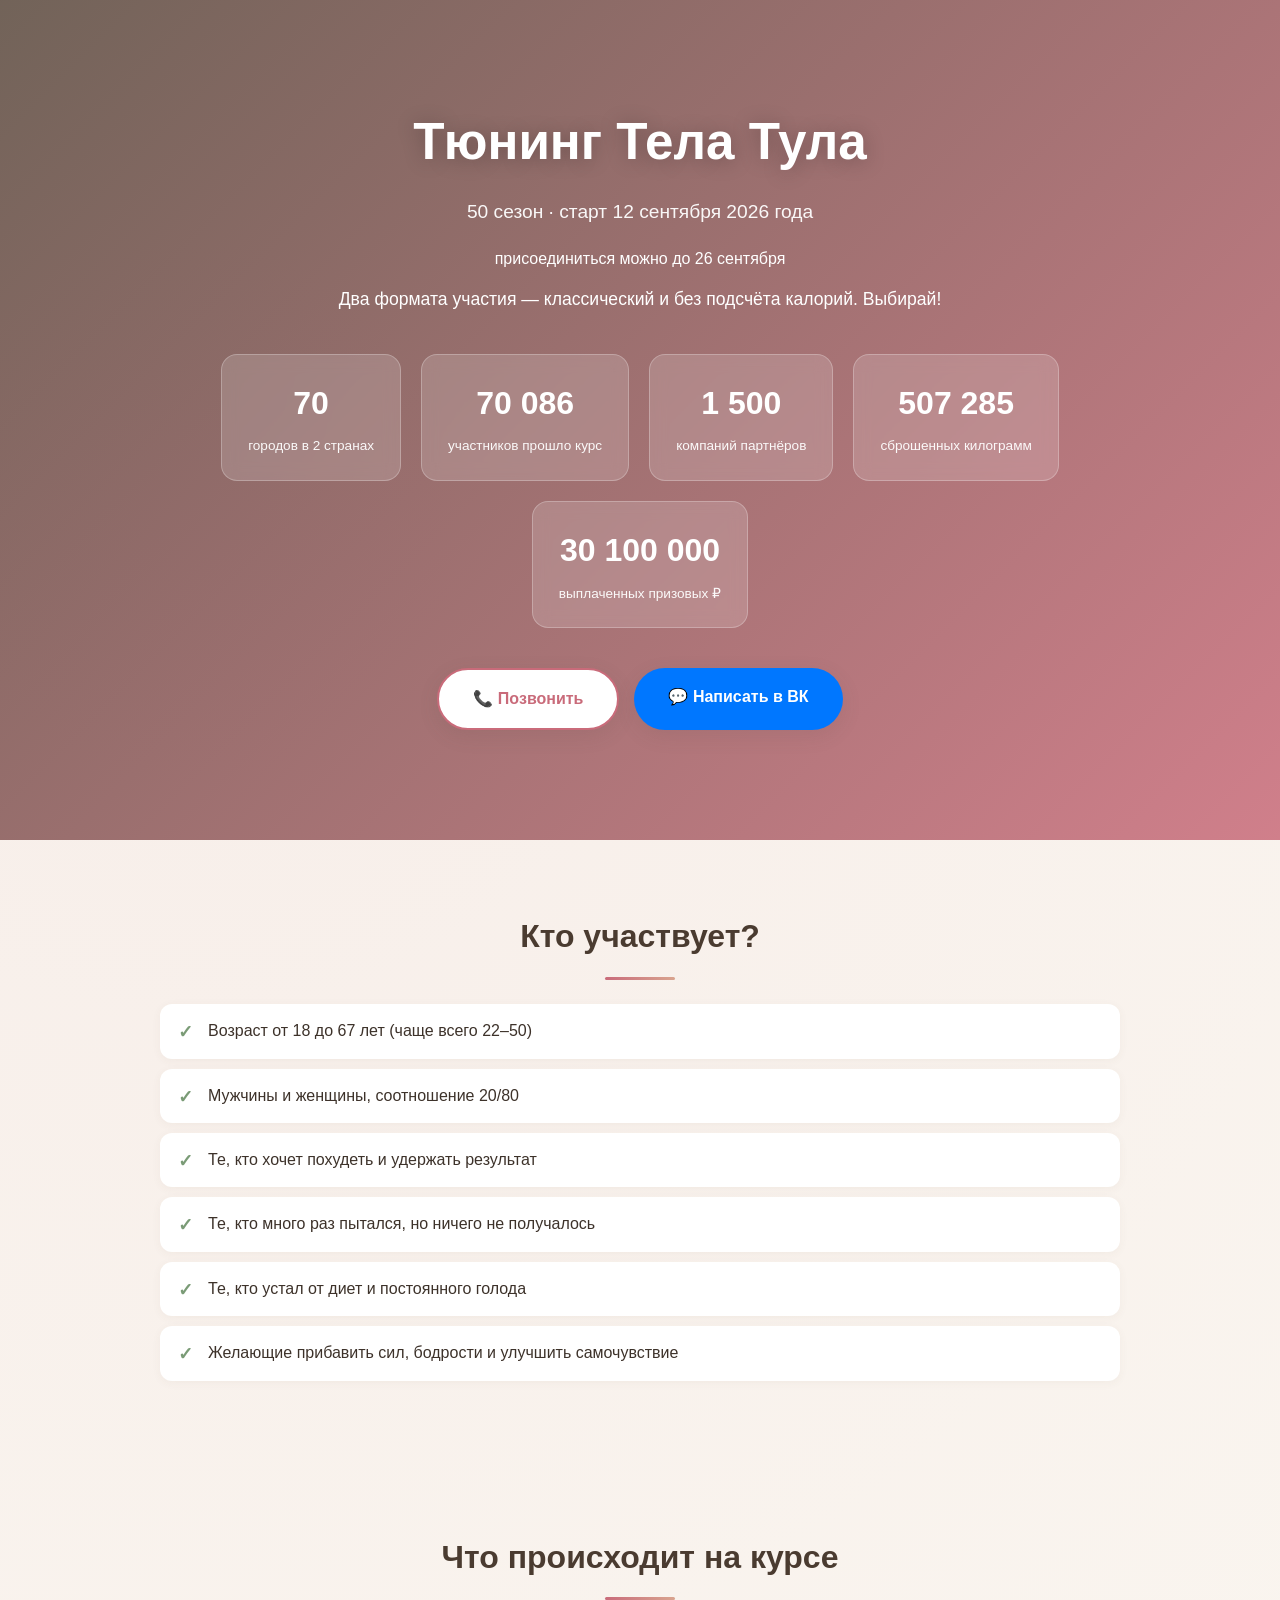
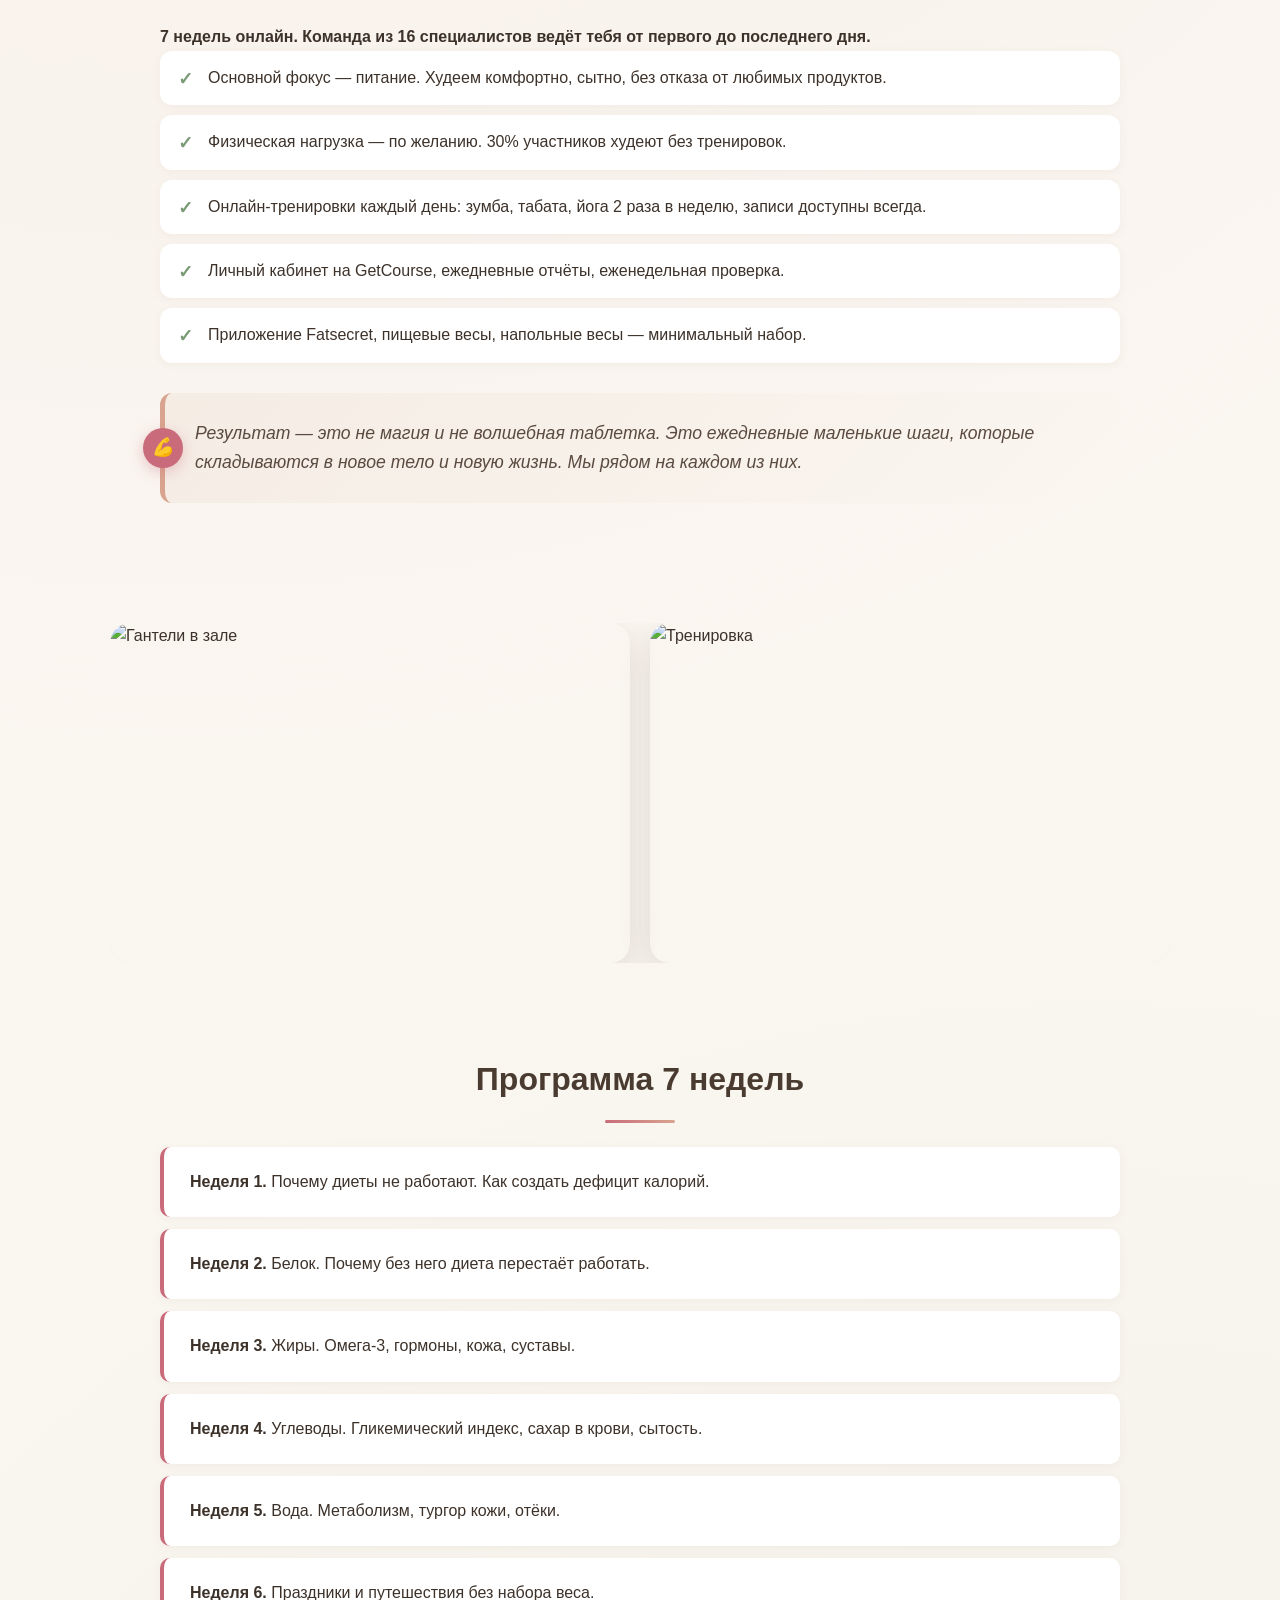
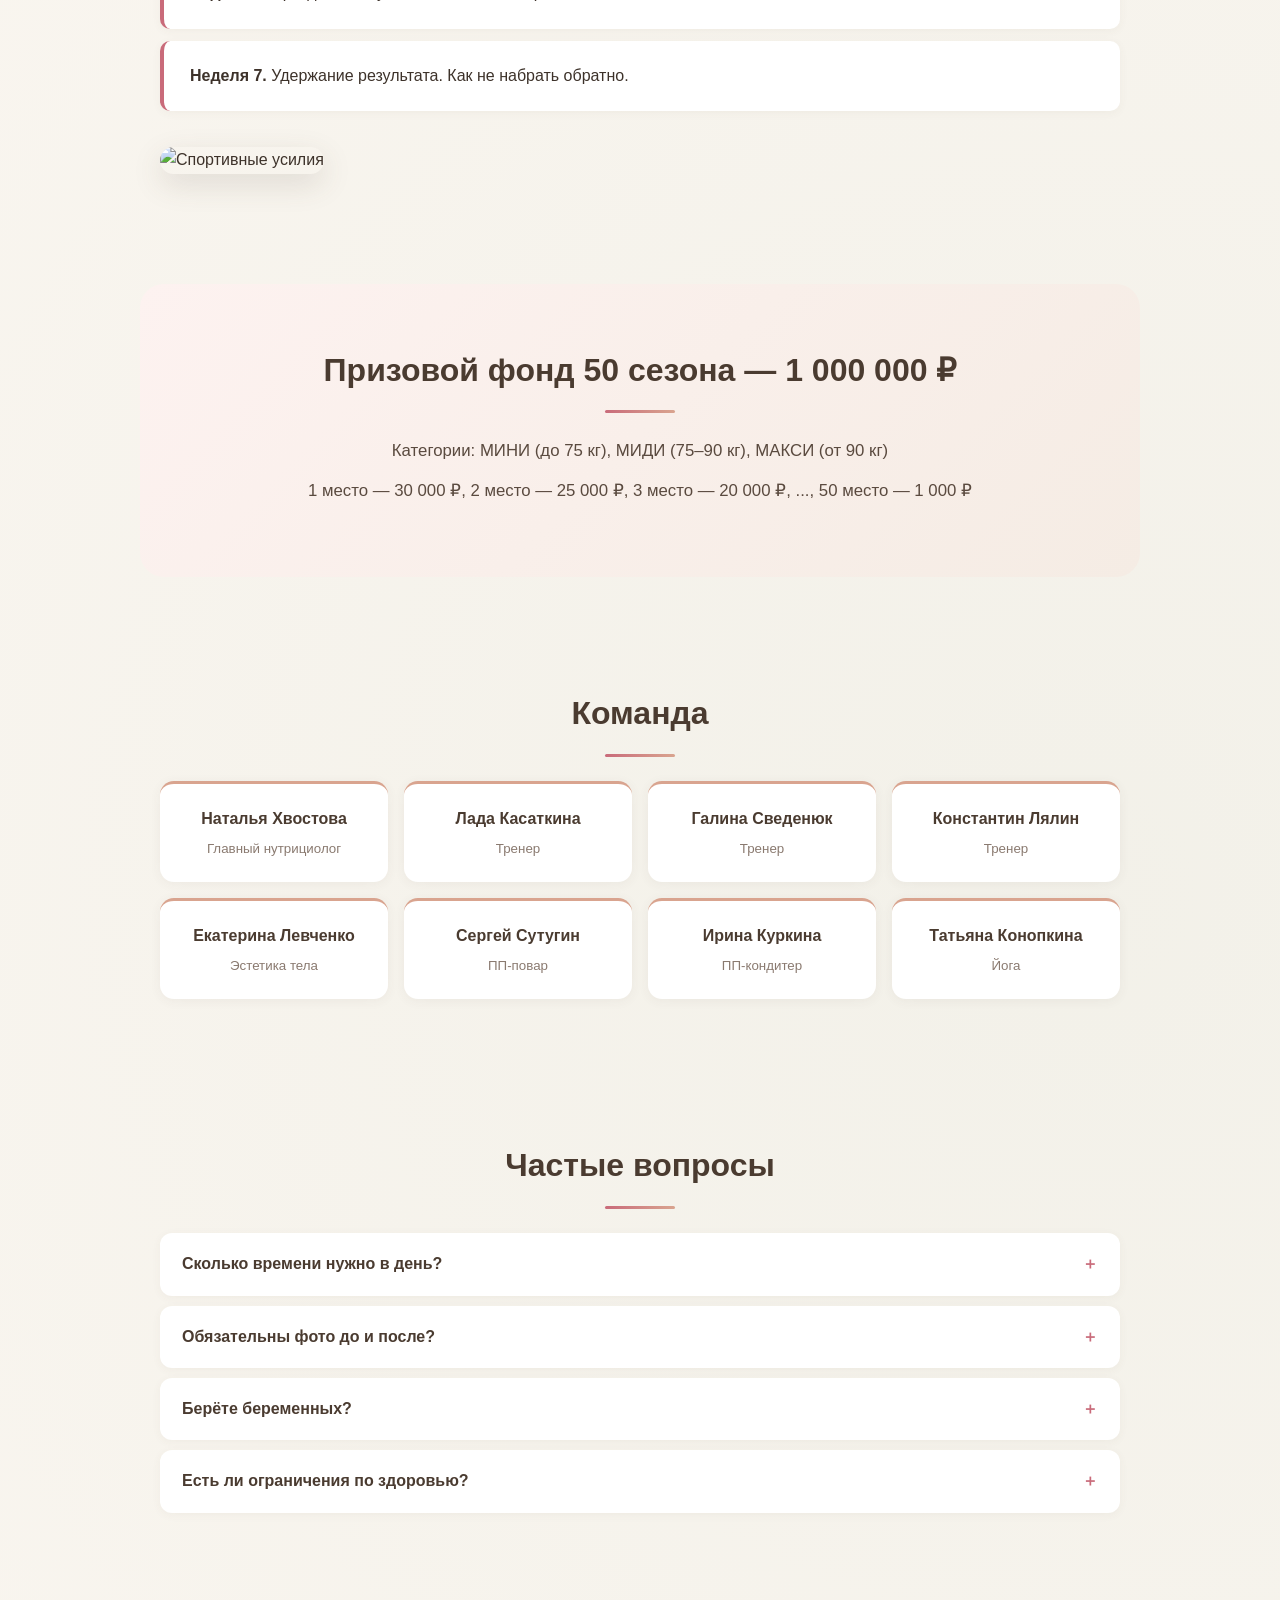
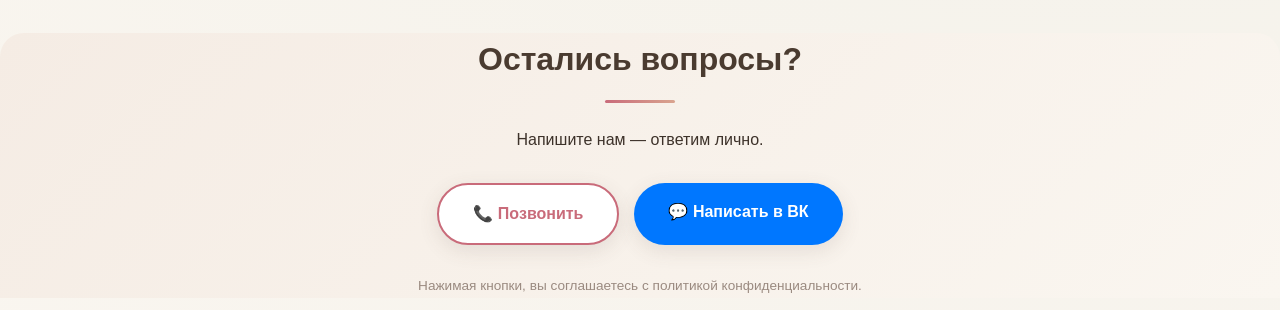
==== commit 4a0134f7: "Update index.html" ====
--- a/index.html
+++ b/index.html
@@ -42,7 +42,7 @@
 
 <section class="course">
   <h2>Что происходит на курсе</h2>
-  <p>7 недель онлайн. Команда из 16 специалистов ведёт тебя от первого до последнего дня.</p>
+  <h4>7 недель онлайн. Команда из 16 специалистов ведёт тебя от первого до последнего дня.</h4>
   <ul>
     <li>Основной фокус — питание. Худеем комфортно, сытно, без отказа от любимых продуктов.</li>
     <li>Физическая нагрузка — по желанию. 30% участников худеют без тренировок.</li>
